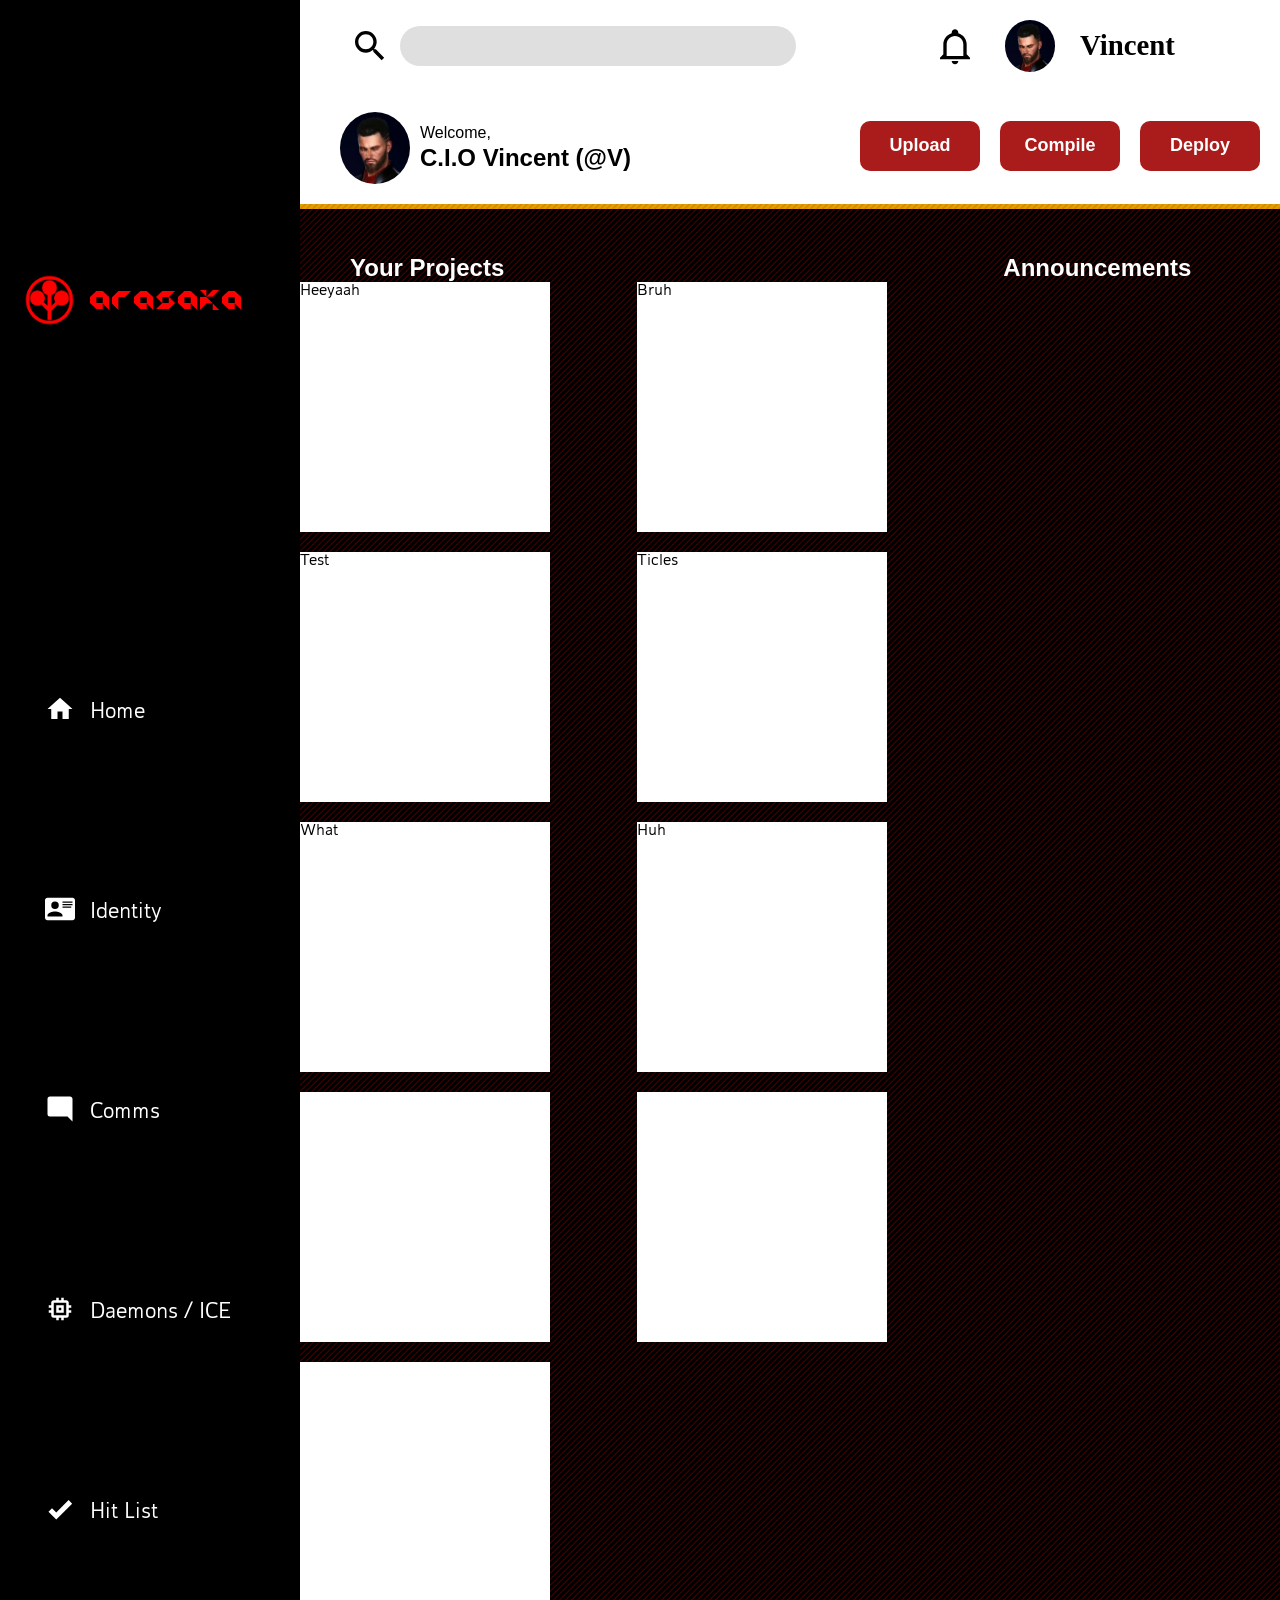
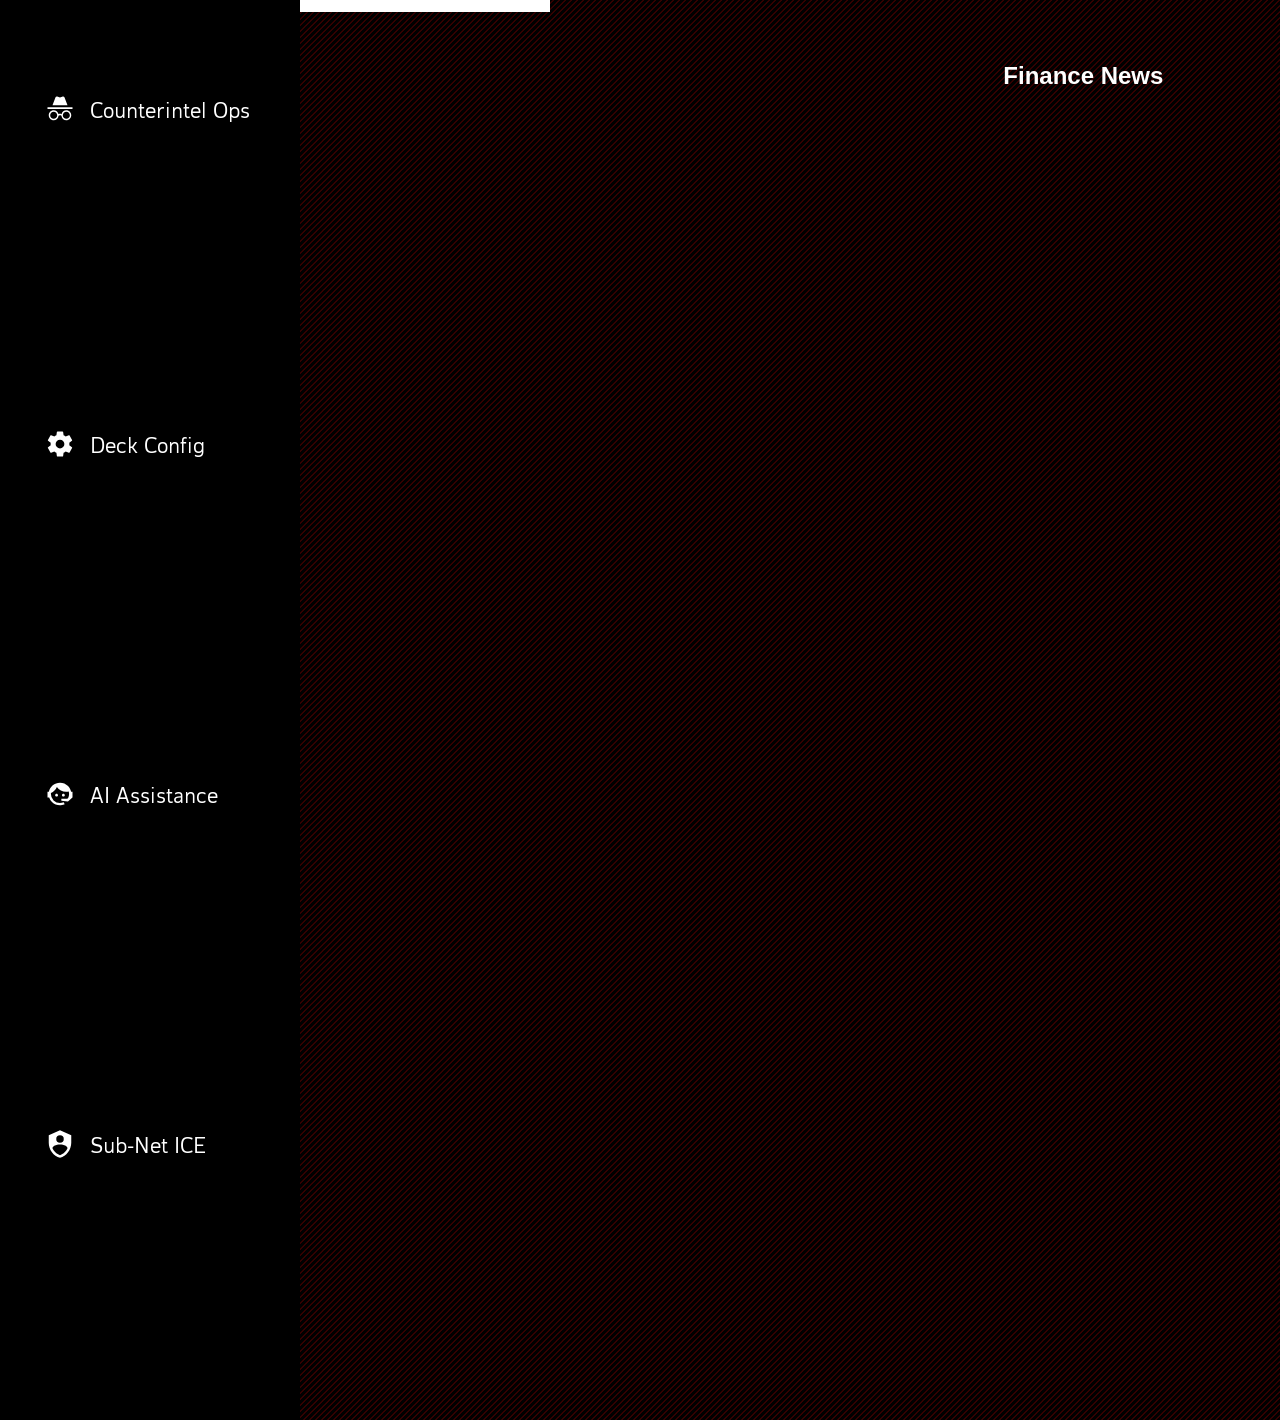
==== index.html @ d522a8ef "[+] Designed main content" ====
<!DOCTYPE html>
<html lang="en">
<head>
    <meta charset="UTF-8">
    <meta name="viewport" content="width=device-width, initial-scale=1.0">
    <title>Document</title>
    <link rel="stylesheet" href="styles.css">
</head>

    <body>

        <header>
            <div class="search">
                <svg xmlns="http://www.w3.org/2000/svg" viewBox="0 0 24 24"><title>magnify</title><path d="M9.5,3A6.5,6.5 0 0,1 16,9.5C16,11.11 15.41,12.59 14.44,13.73L14.71,14H15.5L20.5,19L19,20.5L14,15.5V14.71L13.73,14.44C12.59,15.41 11.11,16 9.5,16A6.5,6.5 0 0,1 3,9.5A6.5,6.5 0 0,1 9.5,3M9.5,5C7,5 5,7 5,9.5C5,12 7,14 9.5,14C12,14 14,12 14,9.5C14,7 12,5 9.5,5Z" /></svg>
                <input type="search">
            </div>
            <div class="notif">
                <svg xmlns="http://www.w3.org/2000/svg" viewBox="0 0 24 24"><title>bell-outline</title><path d="M10 21H14C14 22.1 13.1 23 12 23S10 22.1 10 21M21 19V20H3V19L5 17V11C5 7.9 7 5.2 10 4.3V4C10 2.9 10.9 2 12 2S14 2.9 14 4V4.3C17 5.2 19 7.9 19 11V17L21 19M17 11C17 8.2 14.8 6 12 6S7 8.2 7 11V18H17V11Z" /></svg>
                <img src="images/Corp_MV_Guide.webp" alt="">
                <span>Vincent</span>
            </div>
            <div class="greet">
                <img src="images/Corp_MV_Guide.webp" alt="">
                <p>Welcome, <span>C.I.O Vincent (@V)</span></p>

                
                
            </div>
            <div class="head-buttons">
                <button>Upload</button>
                <button>Compile</button>
                <button>Deploy</button>
            </div>
            
           
        </header>

        <aside>
            <div class="logo"><img src="images/arasakaLogo.webp" alt=""><span>arasaka</span></div>
            <ul id="navlist1">
                <li>
                    <svg xmlns="http://www.w3.org/2000/svg" viewBox="0 0 24 24"><title>home</title><path fill="white" d="M10,20V14H14V20H19V12H22L12,3L2,12H5V20H10Z" /></svg>
                    <span>Home</span></li>
                <li>
                    <svg xmlns="http://www.w3.org/2000/svg" viewBox="0 0 24 24"><title>card-account-details</title><path fill=white d="M2,3H22C23.05,3 24,3.95 24,5V19C24,20.05 23.05,21 22,21H2C0.95,21 0,20.05 0,19V5C0,3.95 0.95,3 2,3M14,6V7H22V6H14M14,8V9H21.5L22,9V8H14M14,10V11H21V10H14M8,13.91C6,13.91 2,15 2,17V18H14V17C14,15 10,13.91 8,13.91M8,6A3,3 0 0,0 5,9A3,3 0 0,0 8,12A3,3 0 0,0 11,9A3,3 0 0,0 8,6Z" /></svg>
                    <span>Identity</span></li>
                <li>
                    <svg xmlns="http://www.w3.org/2000/svg" viewBox="0 0 24 24"><title>message-reply</title><path fill="white" d="M22,4C22,2.89 21.1,2 20,2H4A2,2 0 0,0 2,4V16A2,2 0 0,0 4,18H18L22,22V4Z" /></svg>
                    <span>Comms</span></li>
                <li>
                    <svg xmlns="http://www.w3.org/2000/svg" viewBox="0 0 24 24"><title>memory</title><path fill="white" d="M17,17H7V7H17M21,11V9H19V7C19,5.89 18.1,5 17,5H15V3H13V5H11V3H9V5H7C5.89,5 5,5.89 5,7V9H3V11H5V13H3V15H5V17A2,2 0 0,0 7,19H9V21H11V19H13V21H15V19H17A2,2 0 0,0 19,17V15H21V13H19V11M13,13H11V11H13M15,9H9V15H15V9Z" /></svg>
                    <span>Daemons / ICE</span></li>
                <li>
                    <svg xmlns="http://www.w3.org/2000/svg" viewBox="0 0 24 24"><title>check-bold</title><path fill="white" d="M9,20.42L2.79,14.21L5.62,11.38L9,14.77L18.88,4.88L21.71,7.71L9,20.42Z" /></svg>
                    <span>Hit List</span></li>
                <li>
                    <svg xmlns="http://www.w3.org/2000/svg" viewBox="0 0 24 24"><title>incognito</title><path fill="white" d="M17.06 13C15.2 13 13.64 14.33 13.24 16.1C12.29 15.69 11.42 15.8 10.76 16.09C10.35 14.31 8.79 13 6.94 13C4.77 13 3 14.79 3 17C3 19.21 4.77 21 6.94 21C9 21 10.68 19.38 10.84 17.32C11.18 17.08 12.07 16.63 13.16 17.34C13.34 19.39 15 21 17.06 21C19.23 21 21 19.21 21 17C21 14.79 19.23 13 17.06 13M6.94 19.86C5.38 19.86 4.13 18.58 4.13 17S5.39 14.14 6.94 14.14C8.5 14.14 9.75 15.42 9.75 17S8.5 19.86 6.94 19.86M17.06 19.86C15.5 19.86 14.25 18.58 14.25 17S15.5 14.14 17.06 14.14C18.62 14.14 19.88 15.42 19.88 17S18.61 19.86 17.06 19.86M22 10.5H2V12H22V10.5M15.53 2.63C15.31 2.14 14.75 1.88 14.22 2.05L12 2.79L9.77 2.05L9.72 2.04C9.19 1.89 8.63 2.17 8.43 2.68L6 9H18L15.56 2.68L15.53 2.63Z" /></svg>
                    <span>Counterintel Ops</span></li>
            </ul>
            <ul id="navlist2">
                <li>
                    <svg xmlns="http://www.w3.org/2000/svg" viewBox="0 0 24 24"><title>cog</title><path fill="white" d="M12,15.5A3.5,3.5 0 0,1 8.5,12A3.5,3.5 0 0,1 12,8.5A3.5,3.5 0 0,1 15.5,12A3.5,3.5 0 0,1 12,15.5M19.43,12.97C19.47,12.65 19.5,12.33 19.5,12C19.5,11.67 19.47,11.34 19.43,11L21.54,9.37C21.73,9.22 21.78,8.95 21.66,8.73L19.66,5.27C19.54,5.05 19.27,4.96 19.05,5.05L16.56,6.05C16.04,5.66 15.5,5.32 14.87,5.07L14.5,2.42C14.46,2.18 14.25,2 14,2H10C9.75,2 9.54,2.18 9.5,2.42L9.13,5.07C8.5,5.32 7.96,5.66 7.44,6.05L4.95,5.05C4.73,4.96 4.46,5.05 4.34,5.27L2.34,8.73C2.21,8.95 2.27,9.22 2.46,9.37L4.57,11C4.53,11.34 4.5,11.67 4.5,12C4.5,12.33 4.53,12.65 4.57,12.97L2.46,14.63C2.27,14.78 2.21,15.05 2.34,15.27L4.34,18.73C4.46,18.95 4.73,19.03 4.95,18.95L7.44,17.94C7.96,18.34 8.5,18.68 9.13,18.93L9.5,21.58C9.54,21.82 9.75,22 10,22H14C14.25,22 14.46,21.82 14.5,21.58L14.87,18.93C15.5,18.67 16.04,18.34 16.56,17.94L19.05,18.95C19.27,19.03 19.54,18.95 19.66,18.73L21.66,15.27C21.78,15.05 21.73,14.78 21.54,14.63L19.43,12.97Z" /></svg>
                    <span>Deck Config</span></li>
                <li>
                    <svg xmlns="http://www.w3.org/2000/svg" viewBox="0 0 24 24"><title>face-agent</title><path fill="white" d="M18.72,14.76C19.07,13.91 19.26,13 19.26,12C19.26,11.28 19.15,10.59 18.96,9.95C18.31,10.1 17.63,10.18 16.92,10.18C13.86,10.18 11.15,8.67 9.5,6.34C8.61,8.5 6.91,10.26 4.77,11.22C4.73,11.47 4.73,11.74 4.73,12A7.27,7.27 0 0,0 12,19.27C13.05,19.27 14.06,19.04 14.97,18.63C15.54,19.72 15.8,20.26 15.78,20.26C14.14,20.81 12.87,21.08 12,21.08C9.58,21.08 7.27,20.13 5.57,18.42C4.53,17.38 3.76,16.11 3.33,14.73H2V10.18H3.09C3.93,6.04 7.6,2.92 12,2.92C14.4,2.92 16.71,3.87 18.42,5.58C19.69,6.84 20.54,8.45 20.89,10.18H22V14.67H22V14.69L22,14.73H21.94L18.38,18L13.08,17.4V15.73H17.91L18.72,14.76M9.27,11.77C9.57,11.77 9.86,11.89 10.07,12.11C10.28,12.32 10.4,12.61 10.4,12.91C10.4,13.21 10.28,13.5 10.07,13.71C9.86,13.92 9.57,14.04 9.27,14.04C8.64,14.04 8.13,13.54 8.13,12.91C8.13,12.28 8.64,11.77 9.27,11.77M14.72,11.77C15.35,11.77 15.85,12.28 15.85,12.91C15.85,13.54 15.35,14.04 14.72,14.04C14.09,14.04 13.58,13.54 13.58,12.91A1.14,1.14 0 0,1 14.72,11.77Z" /></svg>
                    <span>AI Assistance</span></li>
                <li>
                    <svg xmlns="http://www.w3.org/2000/svg" viewBox="0 0 24 24"><title>shield-account</title><path fill="white" d="M12,1L3,5V11C3,16.55 6.84,21.74 12,23C17.16,21.74 21,16.55 21,11V5L12,1M12,5A3,3 0 0,1 15,8A3,3 0 0,1 12,11A3,3 0 0,1 9,8A3,3 0 0,1 12,5M17.13,17C15.92,18.85 14.11,20.24 12,20.92C9.89,20.24 8.08,18.85 6.87,17C6.53,16.5 6.24,16 6,15.47C6,13.82 8.71,12.47 12,12.47C15.29,12.47 18,13.79 18,15.47C17.76,16 17.47,16.5 17.13,17Z" /></svg>
                    <span>Sub-Net ICE</span></li>
            </ul>
        </aside>

        <main>
            <div project-cont>
                <h1>Your Projects</h1>
                <div class="projects">
                    
                    <div class="cards">Heeyaah</div>
                    <div class="cards">Bruh</div>
                    <div class="cards">Test</div>
                    <div class="cards">Ticles</div>
                    <div class="cards">What</div>
                    <div class="cards">Huh</div>
                    <div class="cards"></div>
                    <div class="cards"></div>
                    <div class="cards"></div>

                </div>
            </div>

            <div class="announcement-cont">
                <div class="announcements">
                    <h1>Announcements</h1>
                </div>
            </div>

            <div class="finance-news-cont">
                <div class="finance-news">
                    <h1>Finance News</h1>
                </div>
            </div>
        </main>

    

    </body>

</html>
---- styles.css ----
*, *:before, *:after {
    /* border: 1px solid rgb(131, 131, 240); */
    margin: 0;
}

html {
    box-sizing: border-box;
    font-size: 16px;

    background-color: #000000;
}

html, body {
    height: 100%;
}

body {
    font-family: 'Corp Trial';
}

body, h1, h2, h3, h4, h5, h6, p, ol, ul {
    margin: 0;
    padding: 0;
    font-weight: normal;
}

ol, ul {
     list-style: none;
}

img {
    max-width: 100%;
    height: auto;
}

@font-face {
    font-family: 'cedge1';
    src: url('fonts/cedge1.woff2') format('woff2'),
        url('fonts/cedge1.woff') format('woff');
    font-weight: normal;
    font-style: normal;
    font-display: swap;
}

@font-face {
    font-family: 'Corp Trial';
    src: url('fonts/CorpTrial-Regular.woff2') format('woff2'),
        url('fonts/CorpTrial-Regular.woff') format('woff');
    font-weight: normal;
    font-style: normal;
    font-display: swap;
}

@font-face {
    font-family: 'Corp Trial Med';
    src: url('CorpTrial-Medium.woff2') format('woff2'),
        url('CorpTrial-Medium.woff') format('woff');
    font-weight: 500;
    font-style: normal;
    font-display: swap;
}

@font-face {
    font-family: 'Corp Trial';
    src: url('CorpTrial-Light.woff2') format('woff2'),
        url('CorpTrial-Light.woff') format('woff');
    font-weight: 300;
    font-style: normal;
    font-display: swap;
}

@font-face {
    font-family: 'Corp Trial';
    src: url('CorpTrial-Bold.woff2') format('woff2'),
        url('CorpTrial-Bold.woff') format('woff');
    font-weight: bold;
    font-style: normal;
    font-display: swap;
}


body {
    display: grid;
    grid-template-columns: 300px 1fr;
    grid-template-rows: 1fr 4fr;
}

aside {
    grid-row: 1 / 3;

    display: grid;
    grid-template-columns: 1fr;
    grid-template-rows: 1fr 2fr 2fr;
    gap: 10px;

}

main {
    grid-row: 2 / 3;
    background-image: url("data:image/svg+xml,%3Csvg width='6' height='6' viewBox='0 0 6 6' xmlns='http://www.w3.org/2000/svg'%3E%3Cg fill='%23ff0000' fill-opacity='0.4' fill-rule='evenodd'%3E%3Cpath d='M5 0h1L0 6V5zM6 5v1H5z'/%3E%3C/g%3E%3C/svg%3E");

}

.logo {
    font-family: 'cedge1';
  

    display: grid;
    grid-template-columns: 30% 70%;
    align-content: center;
    justify-content: flex-start;
}

.logo > img {
    width: clamp(50px, 4vw, 3.5rem); 
    height: auto;
    justify-self: right;
    margin-right: 15px;

}

.logo > span {
    font-size: clamp(50px, 4vw, 3.5rem); 
    align-self: center;
  
    color: red;
} 



#navlist1,
#navlist2 {
    font-size: 1.4rem;
    color: white;

    display: grid;
}

#navlist2 {
    margin-top: 50px;
    margin-bottom: 100px;
}

li {
    display: grid;

    grid-template-columns: 30% 70%;
    align-content: center;
    justify-content: flex-start;
   

    
}

li > span {
    margin-top: 5px;
}

li > svg {
    width: clamp(30px, 4vw, 30px);
    height: auto;
    justify-self: right;
    margin-right: 15px;
}

svg {
    width: 30px;
    height: auto;

}


span {
    align-items: center;
}

span:hover, svg {
    cursor: pointer;
    color: red;
}

header {
    background-color: white;
    box-shadow: 0 5px #dba101;

    display: grid;
    grid-template-columns: 10fr 1fr;
    grid-template-rows: 1fr 1fr;
    padding-bottom: 20px;

} .search,
.notif,
.greet,
.head-buttons {

    display: grid;


} .search input[type='search'] {
    -webkit-appearance: none;
    border: none;
    background-color: rgb(223, 223, 223);
    border-radius: 9999px;
    height: 40px;
    width: 100%;
    padding-left: 2%;
    font-size: 1.2rem;
    

} .search > svg,
.notif > svg {
    height: auto;
    width: 40px;
    margin-right: 5px;
} 

.notif > svg {
    justify-self: right;
}

/* Hides 'x' */
input[type="search"]::-webkit-search-decoration,
input[type="search"]::-webkit-search-cancel-button,
input[type="search"]::-webkit-search-results-button,
input[type="search"]::-webkit-search-results-decoration {
  -webkit-appearance: none;
  display: none;
}

.search {
    display: grid;
    grid-template-columns: 50px minmax(90%, auto);
    justify-items: flex-start;
    align-items: center;
    margin-left: 50px;
}

.notif {
    justify-content: right;
   

    grid-template-columns: 1fr 100px 1fr;
    align-items: center;
    justify-content: right;
    /* margin-left: 50px; */
    margin-right: 10px;
}


.notif > img,
.greet > img {
    border-radius: 50%;
    height: auto;
    width: 50px;
    justify-self: center;
}

.greet > img {
    width: 70px;

    justify-self: right;
    margin-right: 10px;
}


.notif > span {
    font-weight: bold;
    font-size: 1.8rem;
    

}

.greet {
    font-family: Arial, Helvetica, sans-serif;
    display: grid;
    grid-template-columns: 100px minmax(90%, auto) ;
    justify-items: flex-start;
    align-items: center;
    margin-left: 20px;
    margin-top: 20px;
}


.greet > p {

    display: grid;
    
    grid-template-rows: 20px 1fr;
    
}


p > span {
    font-size: 1.5rem;
    font-weight: 900;
}

.head-buttons {
    grid-template-columns: repeat(3, 1fr);

    align-items: center;
    justify-items: center;
    margin-top: 16px;
    /* margin-right: 190px; */
    margin-left: 70px;
    gap: 20px;
}

button {
    height: 50px;
    width: 120px;
    appearance: none;
    border-radius: 10px;
    font-size: large;
    background-color: rgb(170, 27, 27);
    color: white;
    border: none;
    font-weight: bolder;
    transition: background-color 0.1s ease-in-out, transform 0.1s ease-out;

}

button:nth-child(3){
    margin-right: 20px;
}

button:hover {
    cursor: pointer;
    color: white;
    background-image: url("data:image/svg+xml,%3Csvg width='6' height='6' viewBox='0 0 6 6' xmlns='http://www.w3.org/2000/svg'%3E%3Cg fill='%23ff0000' fill-opacity='0.4' fill-rule='evenodd'%3E%3Cpath d='M5 0h1L0 6V5zM6 5v1H5z'/%3E%3C/g%3E%3C/svg%3E");
    background-color: #dba101;

}

main {
    display: grid;
    grid-template-columns: 2fr 1fr;
    grid-template-rows: 1fr 1fr;
}

.project-cont {
    grid-row: 1 / 3;
}

.projects {
    display: grid;
    gap: 20px;
    grid-template-columns: repeat(auto-fit, minmax(250px, 1fr));

}

h1 {
    color: white;
    font-family: Arial, Helvetica, sans-serif;
    font-weight: bolder;
    font-size: 1.5rem;
    margin-top: 50px;
    margin-left: 50px;
}

.cards {
    
    height: 250px;
    width: 250px;
    background-color: white;
}


.finance-news-cont {
    grid-column: 2 / 3;
}
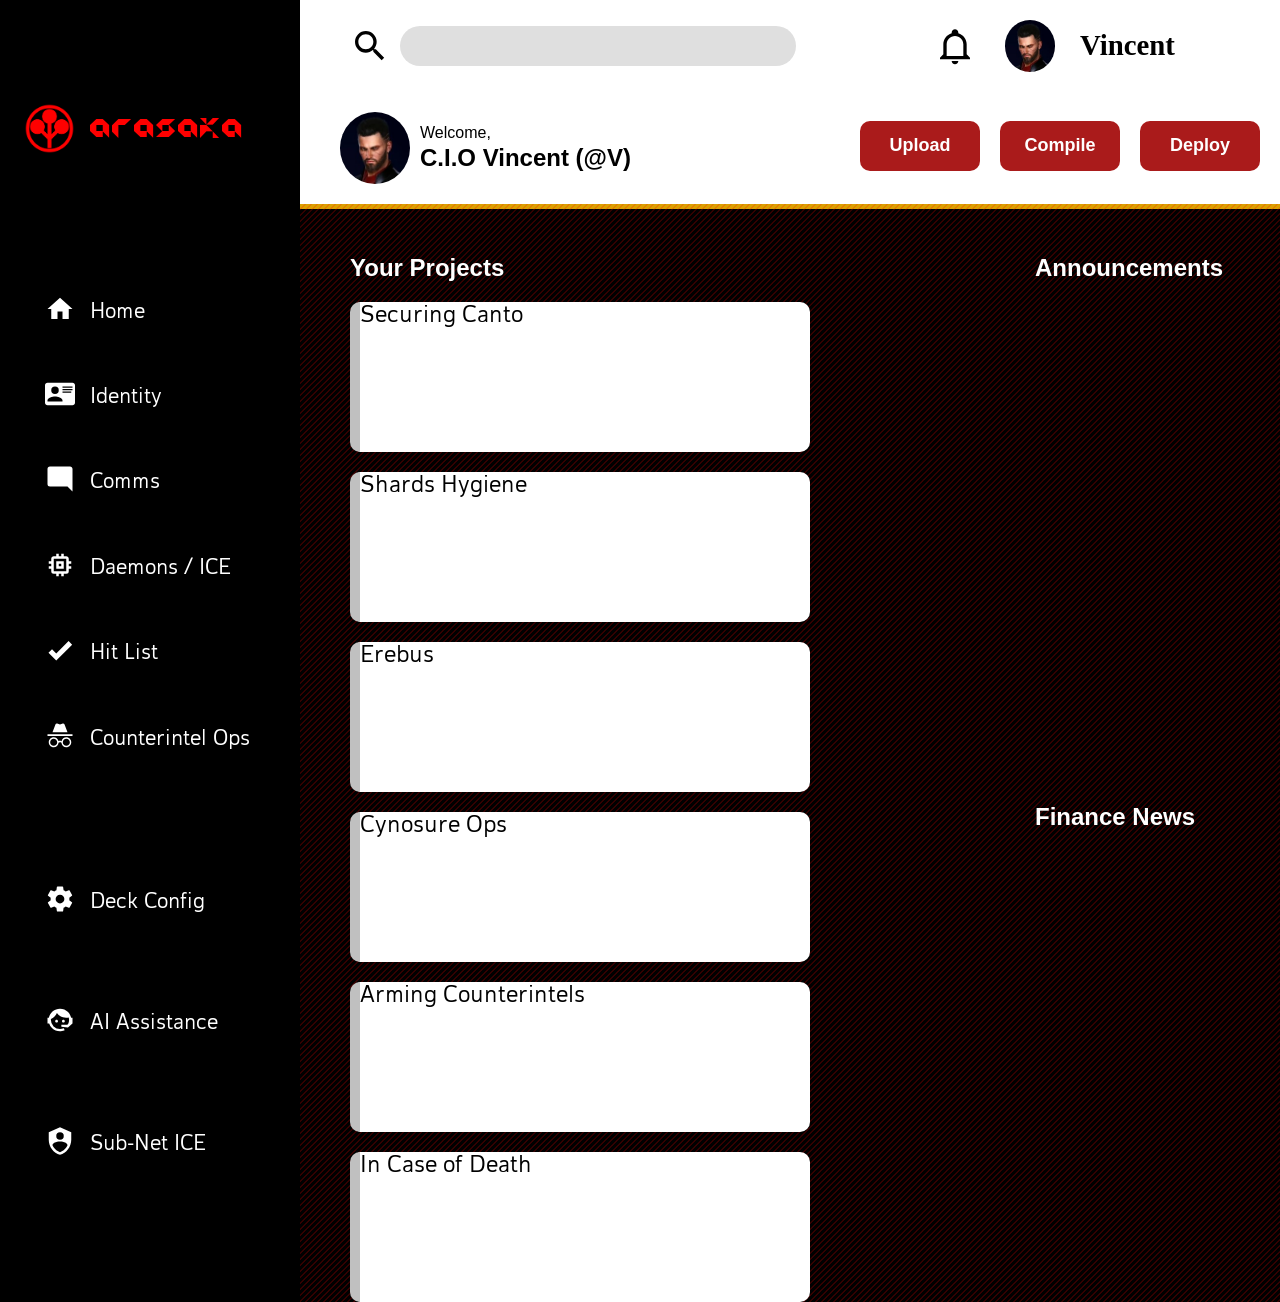
==== commit b3ed57ac: "[+] Added cards design and repositioned grids" ====
--- a/index.html
+++ b/index.html
@@ -71,34 +71,44 @@
         </aside>
 
         <main>
-            <div project-cont>
+            <div class="project-cont">
                 <h1>Your Projects</h1>
                 <div class="projects">
                     
-                    <div class="cards">Heeyaah</div>
-                    <div class="cards">Bruh</div>
-                    <div class="cards">Test</div>
-                    <div class="cards">Ticles</div>
-                    <div class="cards">What</div>
-                    <div class="cards">Huh</div>
-                    <div class="cards"></div>
-                    <div class="cards"></div>
-                    <div class="cards"></div>
+                    <div class="cards">
+                        <h2>Securing Canto</h2>
+                    </div>
+                    <div class="cards">
+                        <h2>Shards Hygiene</h2>
+                    </div>
+                    <div class="cards">
+                        <h2>Erebus</h2>
+                    </div>
+                    <div class="cards">
+                        <h2>Cynosure Ops</h2>
+                    </div>
+                    <div class="cards">
+                        <h2>Arming Counterintels</h2>
+                    </div>
+                    <div class="cards">
+                        <h2>In Case of Death</h2>
+                    </div>
+    
 
                 </div>
             </div>
 
-            <div class="announcement-cont">
+            <div class="main-rightside">
                 <div class="announcements">
                     <h1>Announcements</h1>
                 </div>
-            </div>
 
-            <div class="finance-news-cont">
                 <div class="finance-news">
                     <h1>Finance News</h1>
                 </div>
             </div>
+
+            
         </main>
 
     
--- a/styles.css
+++ b/styles.css
@@ -334,19 +334,20 @@
 
 main {
     display: grid;
-    grid-template-columns: 2fr 1fr;
-    grid-template-rows: 1fr 1fr;
+    grid-template-columns: 3fr 1fr;
+    grid-template-rows: 1fr;
 }
 
 .project-cont {
     grid-row: 1 / 3;
+    margin-left: 50px;
 }
 
 .projects {
     display: grid;
     gap: 20px;
-    grid-template-columns: repeat(auto-fit, minmax(250px, 1fr));
-
+    grid-template-columns: repeat(auto-fit, minmax(450px, 1fr));
+    
 }
 
 h1 {
@@ -355,17 +356,22 @@
     font-weight: bolder;
     font-size: 1.5rem;
     margin-top: 50px;
-    margin-left: 50px;
+    margin-bottom: 20px;
+    
 }
 
 .cards {
     
-    height: 250px;
-    width: 250px;
+    height: 150px;
+    width: 450px;
     background-color: white;
-}
-
-
-.finance-news-cont {
-    grid-column: 2 / 3;
-}
+    border-radius: 10px;
+    border-left: 10px solid silver;
+
+}
+
+.main-rightside {
+    display: grid;
+    grid-template-rows: 1fr 1fr;
+}
+
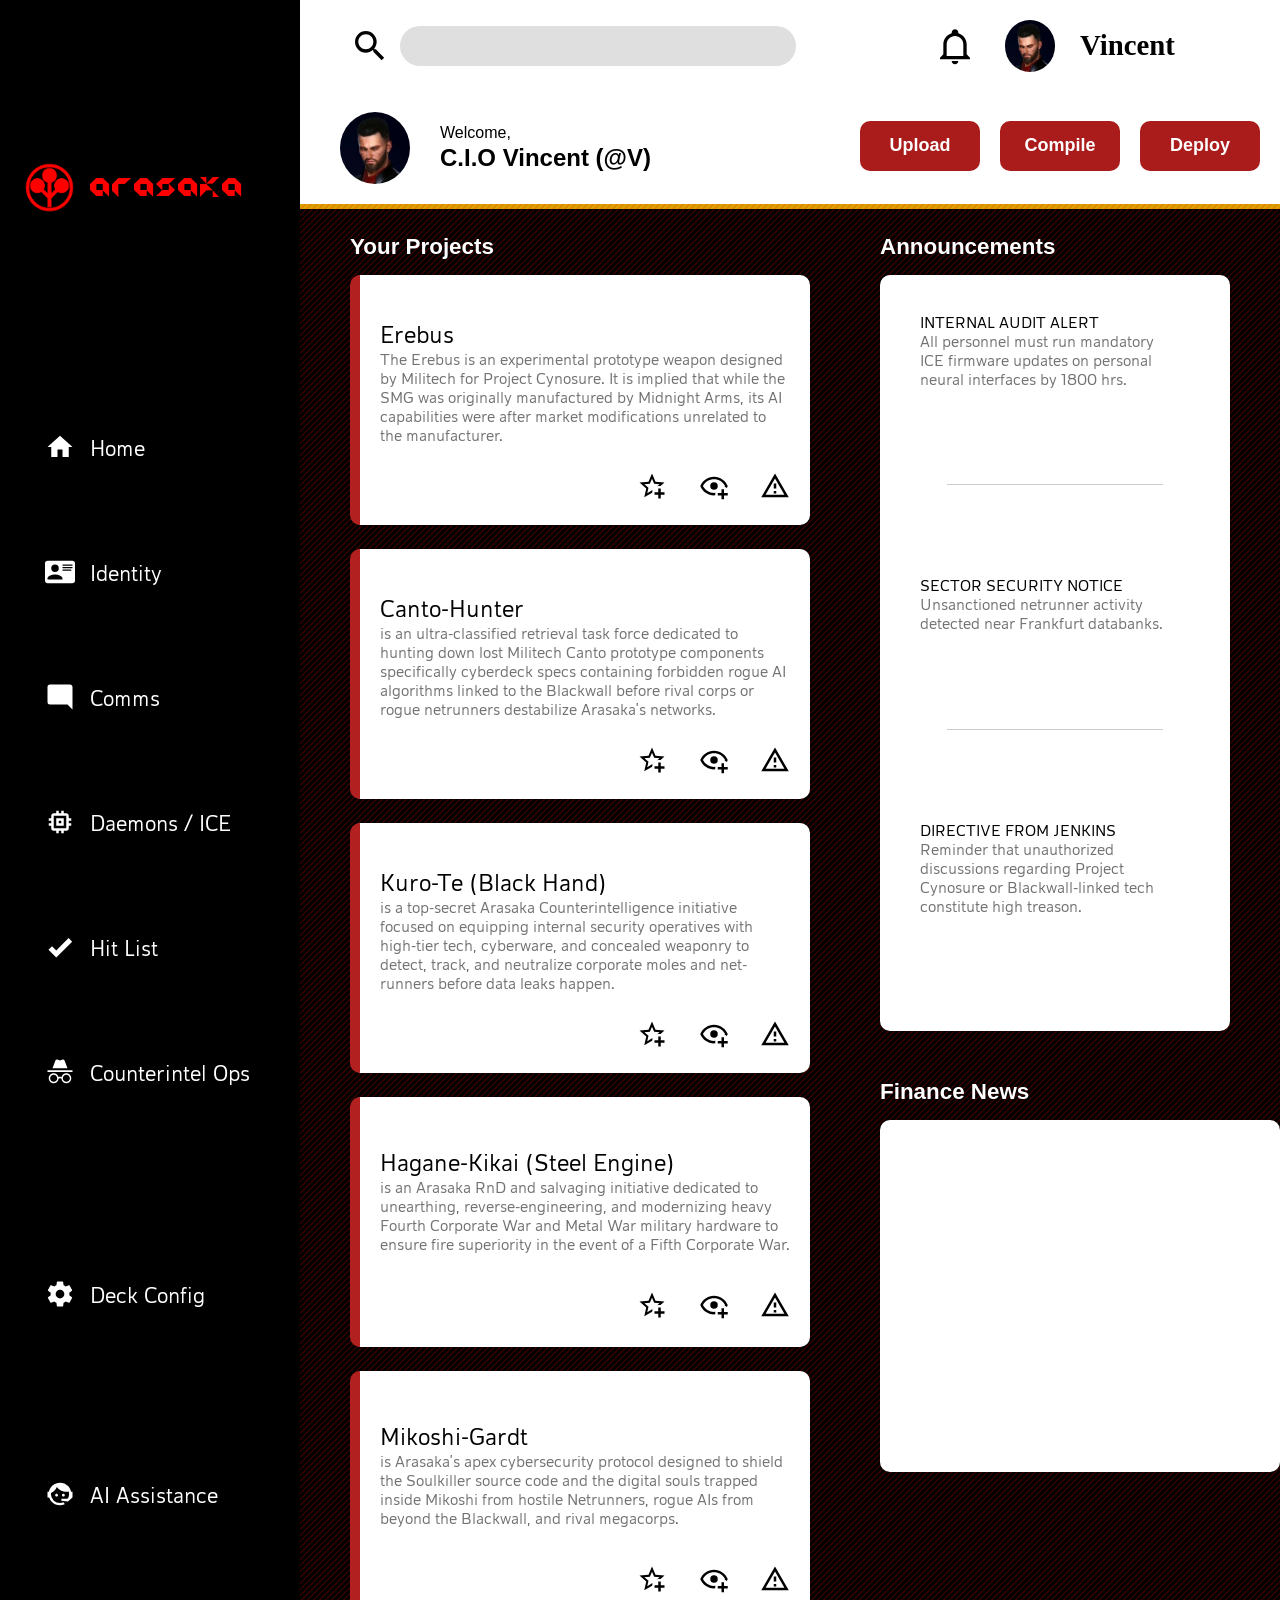
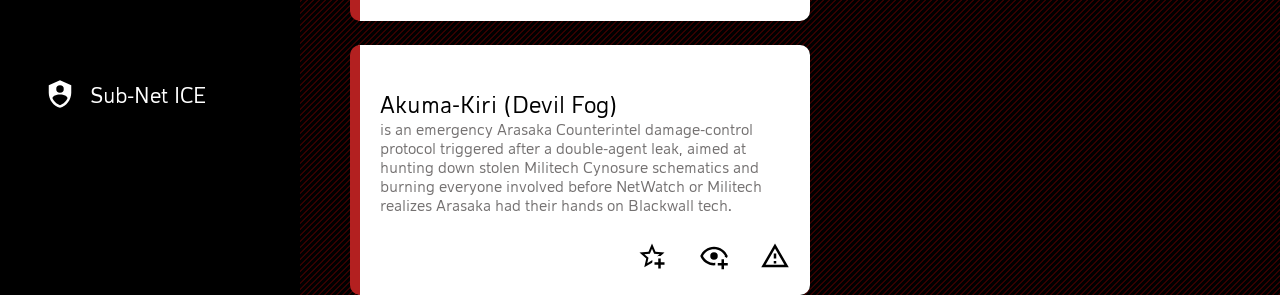
==== commit 48f21268: "[+] This commit was a work progress of in my laptop." ====
--- a/index.html
+++ b/index.html
@@ -71,40 +71,102 @@
         </aside>
 
         <main>
-            <div class="project-cont">
+            <div class="projects-cont">
                 <h1>Your Projects</h1>
-                <div class="projects">
-                    
-                    <div class="cards">
-                        <h2>Securing Canto</h2>
-                    </div>
-                    <div class="cards">
-                        <h2>Shards Hygiene</h2>
-                    </div>
-                    <div class="cards">
-                        <h2>Erebus</h2>
-                    </div>
-                    <div class="cards">
-                        <h2>Cynosure Ops</h2>
-                    </div>
-                    <div class="cards">
-                        <h2>Arming Counterintels</h2>
-                    </div>
-                    <div class="cards">
-                        <h2>In Case of Death</h2>
-                    </div>
-    
+                    <div class="projects">
+                        <div class="cards">
+                            <h2>Erebus</h2>
+                            <p>The Erebus is an experimental prototype weapon designed by Militech for Project Cynosure. It is implied that while the SMG was originally manufactured by Midnight Arms, its AI capabilities were after market modifications unrelated to the manufacturer.</p>                            
+                            <div class="cards-icon">
+                                <svg xmlns="http://www.w3.org/2000/svg" viewBox="0 0 24 24"><title>star-plus-outline</title><path d="M5.8 21L7.4 14L2 9.2L9.2 8.6L12 2L14.8 8.6L22 9.2L18.8 12H18C17.3 12 16.6 12.1 15.9 12.4L18.1 10.5L13.7 10.1L12 6.1L10.3 10.1L5.9 10.5L9.2 13.4L8.2 17.7L12 15.4L12.5 15.7C12.3 16.2 12.1 16.8 12.1 17.3L5.8 21M17 14V17H14V19H17V22H19V19H22V17H19V14H17Z" /></svg>
+                                <svg xmlns="http://www.w3.org/2000/svg" viewBox="0 0 24 24"><title>eye-plus-outline</title><path d="M12,4.5C7,4.5 2.73,7.61 1,12C2.73,16.39 7,19.5 12,19.5C12.36,19.5 12.72,19.5 13.08,19.45C13.03,19.13 13,18.82 13,18.5C13,18.14 13.04,17.78 13.1,17.42C12.74,17.46 12.37,17.5 12,17.5C8.24,17.5 4.83,15.36 3.18,12C4.83,8.64 8.24,6.5 12,6.5C15.76,6.5 19.17,8.64 20.82,12C20.7,12.24 20.56,12.45 20.43,12.68C21.09,12.84 21.72,13.11 22.29,13.5C22.56,13 22.8,12.5 23,12C21.27,7.61 17,4.5 12,4.5M12,9A3,3 0 0,0 9,12A3,3 0 0,0 12,15A3,3 0 0,0 15,12A3,3 0 0,0 12,9M18,14.5V17.5H15V19.5H18V22.5H20V19.5H23V17.5H20V14.5H18Z" /></svg>
+                                <svg xmlns="http://www.w3.org/2000/svg" viewBox="0 0 24 24"><title>alert-outline</title><path d="M12,2L1,21H23M12,6L19.53,19H4.47M11,10V14H13V10M11,16V18H13V16" /></svg>
+                            </div>
+                        </div>
+                        <div class="cards">
+                            <h2>Canto-Hunter</h2>
+                            <p>is an ultra-classified retrieval task force dedicated to hunting down lost Militech Canto prototype components specifically cyberdeck specs containing forbidden rogue AI algorithms linked to the Blackwall before rival corps or rogue netrunners destabilize Arasaka's networks.</p>
+                            <div class="cards-icon">
+                                <svg xmlns="http://www.w3.org/2000/svg" viewBox="0 0 24 24"><title>star-plus-outline</title><path d="M5.8 21L7.4 14L2 9.2L9.2 8.6L12 2L14.8 8.6L22 9.2L18.8 12H18C17.3 12 16.6 12.1 15.9 12.4L18.1 10.5L13.7 10.1L12 6.1L10.3 10.1L5.9 10.5L9.2 13.4L8.2 17.7L12 15.4L12.5 15.7C12.3 16.2 12.1 16.8 12.1 17.3L5.8 21M17 14V17H14V19H17V22H19V19H22V17H19V14H17Z" /></svg>
+                                <svg xmlns="http://www.w3.org/2000/svg" viewBox="0 0 24 24"><title>eye-plus-outline</title><path d="M12,4.5C7,4.5 2.73,7.61 1,12C2.73,16.39 7,19.5 12,19.5C12.36,19.5 12.72,19.5 13.08,19.45C13.03,19.13 13,18.82 13,18.5C13,18.14 13.04,17.78 13.1,17.42C12.74,17.46 12.37,17.5 12,17.5C8.24,17.5 4.83,15.36 3.18,12C4.83,8.64 8.24,6.5 12,6.5C15.76,6.5 19.17,8.64 20.82,12C20.7,12.24 20.56,12.45 20.43,12.68C21.09,12.84 21.72,13.11 22.29,13.5C22.56,13 22.8,12.5 23,12C21.27,7.61 17,4.5 12,4.5M12,9A3,3 0 0,0 9,12A3,3 0 0,0 12,15A3,3 0 0,0 15,12A3,3 0 0,0 12,9M18,14.5V17.5H15V19.5H18V22.5H20V19.5H23V17.5H20V14.5H18Z" /></svg>
+                                <svg xmlns="http://www.w3.org/2000/svg" viewBox="0 0 24 24"><title>alert-outline</title><path d="M12,2L1,21H23M12,6L19.53,19H4.47M11,10V14H13V10M11,16V18H13V16" /></svg>
+                            </div>
 
+                        </div>
+                        <div class="cards">
+                            <h2>Kuro-Te (Black Hand)</h2>
+                            <p>is a top-secret Arasaka Counterintelligence initiative focused on equipping internal security operatives with high-tier tech, cyberware, and concealed weaponry to detect, track, and neutralize corporate moles and net-runners before data leaks happen.</p>
+                            <div class="cards-icon">
+                                <svg xmlns="http://www.w3.org/2000/svg" viewBox="0 0 24 24"><title>star-plus-outline</title><path d="M5.8 21L7.4 14L2 9.2L9.2 8.6L12 2L14.8 8.6L22 9.2L18.8 12H18C17.3 12 16.6 12.1 15.9 12.4L18.1 10.5L13.7 10.1L12 6.1L10.3 10.1L5.9 10.5L9.2 13.4L8.2 17.7L12 15.4L12.5 15.7C12.3 16.2 12.1 16.8 12.1 17.3L5.8 21M17 14V17H14V19H17V22H19V19H22V17H19V14H17Z" /></svg>
+                                <svg xmlns="http://www.w3.org/2000/svg" viewBox="0 0 24 24"><title>eye-plus-outline</title><path d="M12,4.5C7,4.5 2.73,7.61 1,12C2.73,16.39 7,19.5 12,19.5C12.36,19.5 12.72,19.5 13.08,19.45C13.03,19.13 13,18.82 13,18.5C13,18.14 13.04,17.78 13.1,17.42C12.74,17.46 12.37,17.5 12,17.5C8.24,17.5 4.83,15.36 3.18,12C4.83,8.64 8.24,6.5 12,6.5C15.76,6.5 19.17,8.64 20.82,12C20.7,12.24 20.56,12.45 20.43,12.68C21.09,12.84 21.72,13.11 22.29,13.5C22.56,13 22.8,12.5 23,12C21.27,7.61 17,4.5 12,4.5M12,9A3,3 0 0,0 9,12A3,3 0 0,0 12,15A3,3 0 0,0 15,12A3,3 0 0,0 12,9M18,14.5V17.5H15V19.5H18V22.5H20V19.5H23V17.5H20V14.5H18Z" /></svg>
+                                <svg xmlns="http://www.w3.org/2000/svg" viewBox="0 0 24 24"><title>alert-outline</title><path d="M12,2L1,21H23M12,6L19.53,19H4.47M11,10V14H13V10M11,16V18H13V16" /></svg>
+                            </div>
+                        </div>
+                        <div class="cards">
+                            <h2>Hagane-Kikai (Steel Engine)</h2>
+                            <p>is an Arasaka RnD and salvaging initiative dedicated to unearthing, reverse-engineering, and modernizing heavy Fourth Corporate War and Metal War military hardware to ensure fire superiority in the event of a Fifth Corporate War.</p>
+                            <div class="cards-icon">
+                                <svg xmlns="http://www.w3.org/2000/svg" viewBox="0 0 24 24"><title>star-plus-outline</title><path d="M5.8 21L7.4 14L2 9.2L9.2 8.6L12 2L14.8 8.6L22 9.2L18.8 12H18C17.3 12 16.6 12.1 15.9 12.4L18.1 10.5L13.7 10.1L12 6.1L10.3 10.1L5.9 10.5L9.2 13.4L8.2 17.7L12 15.4L12.5 15.7C12.3 16.2 12.1 16.8 12.1 17.3L5.8 21M17 14V17H14V19H17V22H19V19H22V17H19V14H17Z" /></svg>
+                                <svg xmlns="http://www.w3.org/2000/svg" viewBox="0 0 24 24"><title>eye-plus-outline</title><path d="M12,4.5C7,4.5 2.73,7.61 1,12C2.73,16.39 7,19.5 12,19.5C12.36,19.5 12.72,19.5 13.08,19.45C13.03,19.13 13,18.82 13,18.5C13,18.14 13.04,17.78 13.1,17.42C12.74,17.46 12.37,17.5 12,17.5C8.24,17.5 4.83,15.36 3.18,12C4.83,8.64 8.24,6.5 12,6.5C15.76,6.5 19.17,8.64 20.82,12C20.7,12.24 20.56,12.45 20.43,12.68C21.09,12.84 21.72,13.11 22.29,13.5C22.56,13 22.8,12.5 23,12C21.27,7.61 17,4.5 12,4.5M12,9A3,3 0 0,0 9,12A3,3 0 0,0 12,15A3,3 0 0,0 15,12A3,3 0 0,0 12,9M18,14.5V17.5H15V19.5H18V22.5H20V19.5H23V17.5H20V14.5H18Z" /></svg>
+                                <svg xmlns="http://www.w3.org/2000/svg" viewBox="0 0 24 24"><title>alert-outline</title><path d="M12,2L1,21H23M12,6L19.53,19H4.47M11,10V14H13V10M11,16V18H13V16" /></svg>
+                            </div>
+
+                        </div>
+                        <div class="cards">
+                            <h2>Mikoshi-Gardt</h2>
+                            <p>is Arasaka's apex cybersecurity protocol designed to shield the Soulkiller source code and the digital souls trapped inside Mikoshi from hostile Netrunners, rogue AIs from beyond the Blackwall, and rival megacorps.</p>
+                            <div class="cards-icon">
+                                <svg xmlns="http://www.w3.org/2000/svg" viewBox="0 0 24 24"><title>star-plus-outline</title><path d="M5.8 21L7.4 14L2 9.2L9.2 8.6L12 2L14.8 8.6L22 9.2L18.8 12H18C17.3 12 16.6 12.1 15.9 12.4L18.1 10.5L13.7 10.1L12 6.1L10.3 10.1L5.9 10.5L9.2 13.4L8.2 17.7L12 15.4L12.5 15.7C12.3 16.2 12.1 16.8 12.1 17.3L5.8 21M17 14V17H14V19H17V22H19V19H22V17H19V14H17Z" /></svg>
+                                <svg xmlns="http://www.w3.org/2000/svg" viewBox="0 0 24 24"><title>eye-plus-outline</title><path d="M12,4.5C7,4.5 2.73,7.61 1,12C2.73,16.39 7,19.5 12,19.5C12.36,19.5 12.72,19.5 13.08,19.45C13.03,19.13 13,18.82 13,18.5C13,18.14 13.04,17.78 13.1,17.42C12.74,17.46 12.37,17.5 12,17.5C8.24,17.5 4.83,15.36 3.18,12C4.83,8.64 8.24,6.5 12,6.5C15.76,6.5 19.17,8.64 20.82,12C20.7,12.24 20.56,12.45 20.43,12.68C21.09,12.84 21.72,13.11 22.29,13.5C22.56,13 22.8,12.5 23,12C21.27,7.61 17,4.5 12,4.5M12,9A3,3 0 0,0 9,12A3,3 0 0,0 12,15A3,3 0 0,0 15,12A3,3 0 0,0 12,9M18,14.5V17.5H15V19.5H18V22.5H20V19.5H23V17.5H20V14.5H18Z" /></svg>
+                                <svg xmlns="http://www.w3.org/2000/svg" viewBox="0 0 24 24"><title>alert-outline</title><path d="M12,2L1,21H23M12,6L19.53,19H4.47M11,10V14H13V10M11,16V18H13V16" /></svg>
+                            </div>
+
+                        </div>
+                        <div class="cards">
+                            <h2>Akuma-Kiri (Devil Fog)</h2>
+                            <p>is an emergency Arasaka Counterintel damage-control protocol triggered after a double-agent leak, aimed at hunting down stolen Militech Cynosure schematics and burning everyone involved before NetWatch or Militech realizes Arasaka had their hands on Blackwall tech.</p>
+                            <div class="cards-icon">
+                                <svg xmlns="http://www.w3.org/2000/svg" viewBox="0 0 24 24"><title>star-plus-outline</title><path d="M5.8 21L7.4 14L2 9.2L9.2 8.6L12 2L14.8 8.6L22 9.2L18.8 12H18C17.3 12 16.6 12.1 15.9 12.4L18.1 10.5L13.7 10.1L12 6.1L10.3 10.1L5.9 10.5L9.2 13.4L8.2 17.7L12 15.4L12.5 15.7C12.3 16.2 12.1 16.8 12.1 17.3L5.8 21M17 14V17H14V19H17V22H19V19H22V17H19V14H17Z" /></svg>
+                                <svg xmlns="http://www.w3.org/2000/svg" viewBox="0 0 24 24"><title>eye-plus-outline</title><path d="M12,4.5C7,4.5 2.73,7.61 1,12C2.73,16.39 7,19.5 12,19.5C12.36,19.5 12.72,19.5 13.08,19.45C13.03,19.13 13,18.82 13,18.5C13,18.14 13.04,17.78 13.1,17.42C12.74,17.46 12.37,17.5 12,17.5C8.24,17.5 4.83,15.36 3.18,12C4.83,8.64 8.24,6.5 12,6.5C15.76,6.5 19.17,8.64 20.82,12C20.7,12.24 20.56,12.45 20.43,12.68C21.09,12.84 21.72,13.11 22.29,13.5C22.56,13 22.8,12.5 23,12C21.27,7.61 17,4.5 12,4.5M12,9A3,3 0 0,0 9,12A3,3 0 0,0 12,15A3,3 0 0,0 15,12A3,3 0 0,0 12,9M18,14.5V17.5H15V19.5H18V22.5H20V19.5H23V17.5H20V14.5H18Z" /></svg>
+                                <svg xmlns="http://www.w3.org/2000/svg" viewBox="0 0 24 24"><title>alert-outline</title><path d="M12,2L1,21H23M12,6L19.53,19H4.47M11,10V14H13V10M11,16V18H13V16" /></svg>
+                            </div>
+
+                        </div>
+                        <!-- <div class="cards">Cynosure Ops</div> -->
                 </div>
             </div>
 
-            <div class="main-rightside">
-                <div class="announcements">
+            <div class="right-side">
+                
+                <div class="announce-section">
                     <h1>Announcements</h1>
+                    <div class="announce-box">
+                        <div class="announce-item"> INTERNAL AUDIT ALERT
+                            <p>
+                            All personnel must run mandatory ICE firmware updates on personal neural interfaces by 1800 hrs.
+                            </p>
+                        </div>
+                        <hr />
+                        <div class="announce-item"> SECTOR SECURITY NOTICE
+                            <p>
+                                Unsanctioned netrunner activity detected near Frankfurt databanks. 
+                            </p>
+                        </div>
+                        <hr />
+                        <div class="announce-item"> DIRECTIVE FROM JENKINS
+                            <p>
+                                Reminder that unauthorized discussions regarding Project Cynosure or Blackwall-linked tech constitute high treason.
+                            </p>
+                        </div>
+                        
+                    </div>
                 </div>
-
-                <div class="finance-news">
+                
+                <div class="finance">
                     <h1>Finance News</h1>
+                    <div class="right-cont">
+                        
+                    </div>
                 </div>
             </div>
 
--- a/styles.css
+++ b/styles.css
@@ -286,6 +286,7 @@
     display: grid;
     
     grid-template-rows: 20px 1fr;
+    color: #000000;
     
 }
 
@@ -334,44 +335,125 @@
 
 main {
     display: grid;
-    grid-template-columns: 3fr 1fr;
-    grid-template-rows: 1fr;
-}
-
-.project-cont {
-    grid-row: 1 / 3;
+    grid-template-columns: 2fr 1fr;
+}
+
+h1 {
+    font-size: 1.4rem;
+    font-family: Arial, Helvetica, sans-serif;
+    color: white;
+    font-weight: bolder;
+    margin-top: 30px;
+    margin-bottom: 15px;
+}
+
+.projects-cont,
+.right-side {
     margin-left: 50px;
 }
 
+
 .projects {
     display: grid;
-    gap: 20px;
-    grid-template-columns: repeat(auto-fit, minmax(450px, 1fr));
-    
-}
-
-h1 {
-    color: white;
-    font-family: Arial, Helvetica, sans-serif;
-    font-weight: bolder;
-    font-size: 1.5rem;
-    margin-top: 50px;
-    margin-bottom: 20px;
-    
-}
+
+    grid-template-columns: repeat(auto-fit, minmax(350px, 1fr));
+    gap: 1.5rem;
+}
+
+
 
 .cards {
-    
-    height: 150px;
+    display: grid;
+    background-color: white;
+    height: 250px;
     width: 450px;
+    border-left: 10px solid rgb(179, 32, 32);
+    border-radius: 10px;
+
+    grid-template-rows: 1fr 1fr 1fr;
+    
+}
+
+.right-side {
+    display: grid;
+    grid-template-columns: 1fr;
+    grid-template-rows: 1fr 1fr;
+}
+
+p {
+    color: rgb(116, 113, 113);
+}
+
+h2 {
+    align-self: end;
+}
+
+h2, p {
+    margin-left: 20px;
+    margin-right: 20px;
+}
+
+.cards-icon {
+   display: grid;
+   grid-template-columns: 5fr 1fr 1fr;
+   margin-right: 20px;
+}
+
+.cards-icon {
+    justify-items: end;
+    align-items: center;
+}
+
+.cards:hover {
+    cursor: pointer;
+    border-color: #dba101;
+}
+
+.right-cont {
+    display: grid;
+
+    height: 22em;
+    width: 25em;
     background-color: white;
     border-radius: 10px;
-    border-left: 10px solid silver;
-
-}
-
-.main-rightside {
-    display: grid;
-    grid-template-rows: 1fr 1fr;
-}
-
+
+    grid-template-columns: 1fr;
+    
+}
+
+
+.announce-section {
+    height: 100%;
+    width: 100%;
+    
+}
+
+.announce-box {
+    height: 80%;
+    background-color: white;
+    border-radius: 10px;
+
+    display: grid;
+    margin-right: 50px;
+    
+}
+
+.announce-item > p {
+    margin-left: 0;
+    
+}
+
+hr {
+    border: none;
+    border-top: 1px solid #ccc;  
+    width: 80%;
+    margin: 20px auto;
+}
+
+.announce-box {
+    padding: 10% 10%;
+}
+
+
+
+
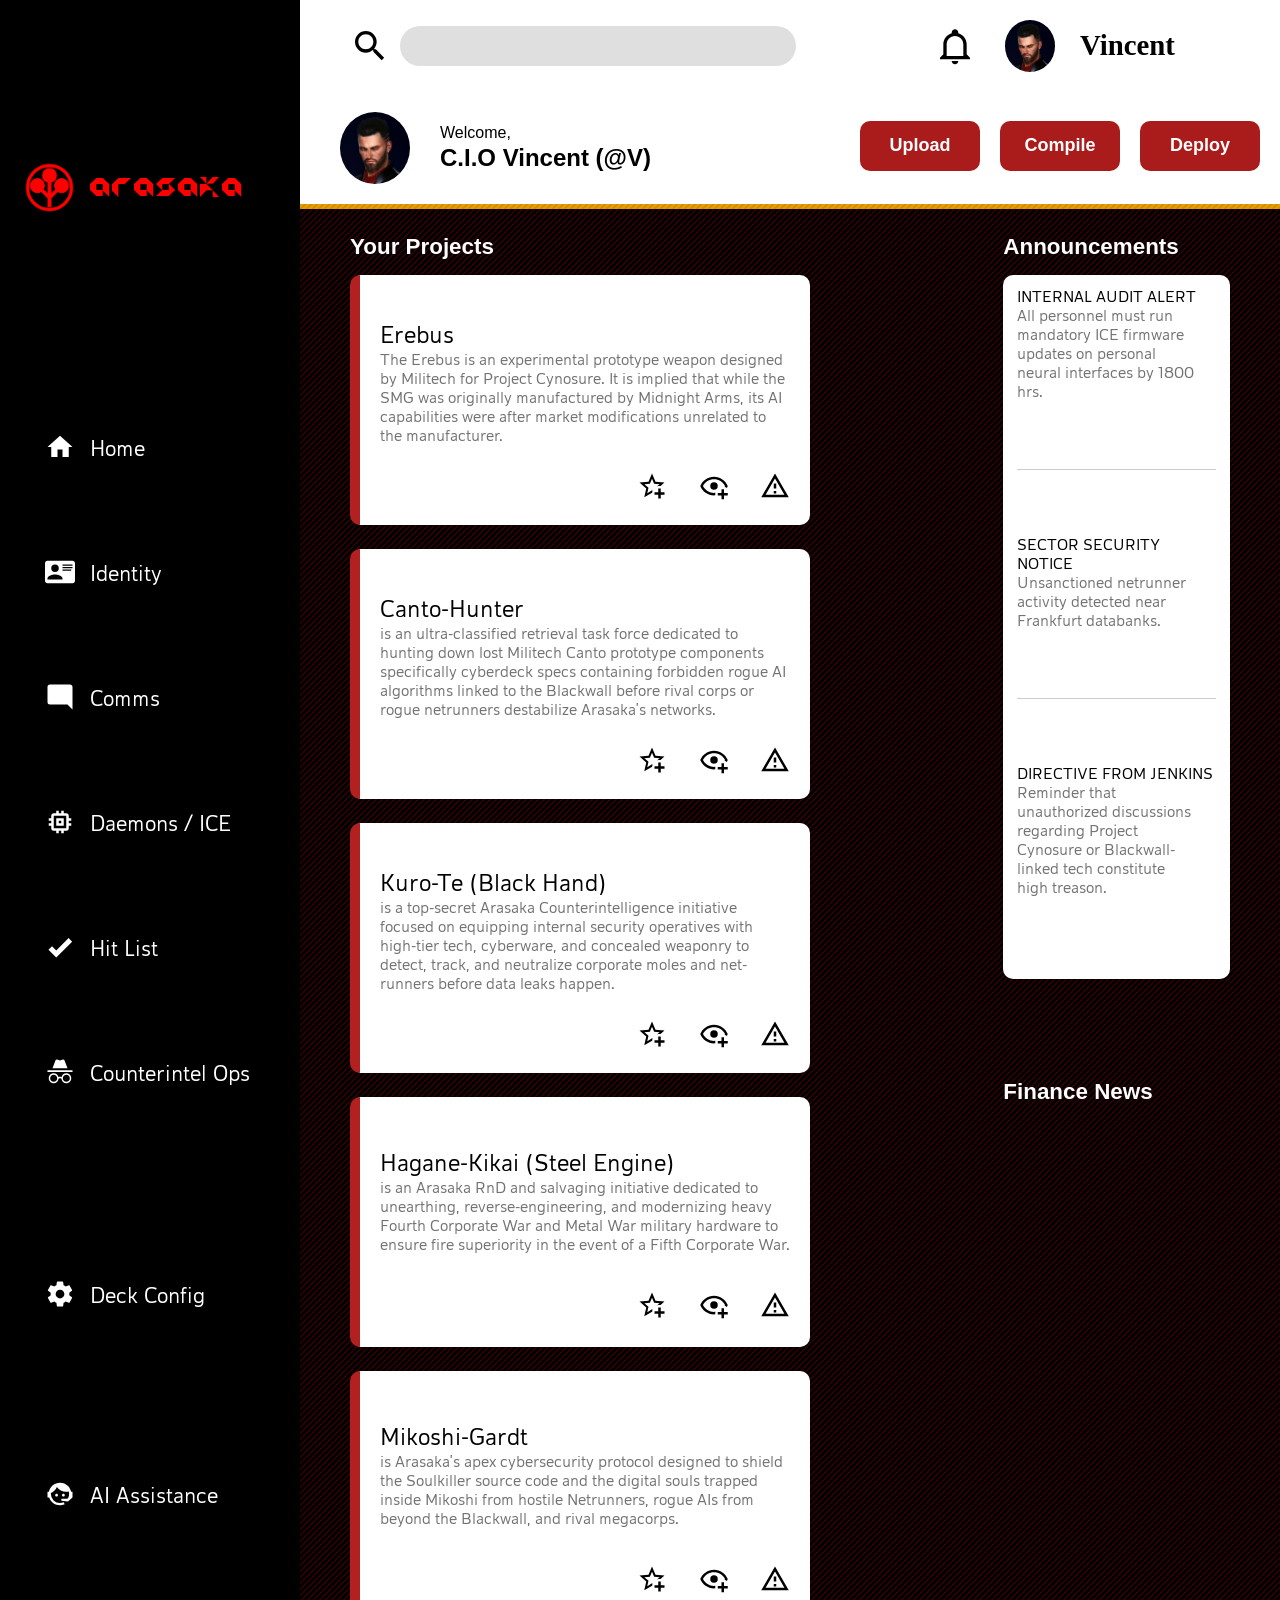
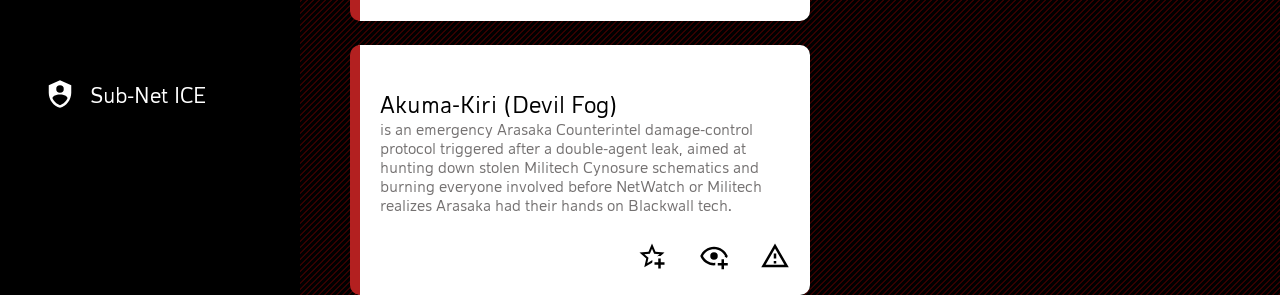
==== commit 9ebe20c2: "[^] Changes in announcement section. From using margins to paddings making the hr tag on the middle" ====
--- a/index.html
+++ b/index.html
@@ -162,9 +162,9 @@
                     </div>
                 </div>
                 
-                <div class="finance">
+                <div class="finance-section">
                     <h1>Finance News</h1>
-                    <div class="right-cont">
+                    <div class="finance-box">
                         
                     </div>
                 </div>
--- a/styles.css
+++ b/styles.css
@@ -418,6 +418,7 @@
     border-radius: 10px;
 
     grid-template-columns: 1fr;
+   
     
 }
 
@@ -446,14 +447,14 @@
 hr {
     border: none;
     border-top: 1px solid #ccc;  
-    width: 80%;
-    margin: 20px auto;
+    width: 100%;
+    /* margin: 10px auto; */
 }
 
 .announce-box {
-    padding: 10% 10%;
-}
-
-
-
-
+    padding: 5% 5%;
+}
+
+
+
+
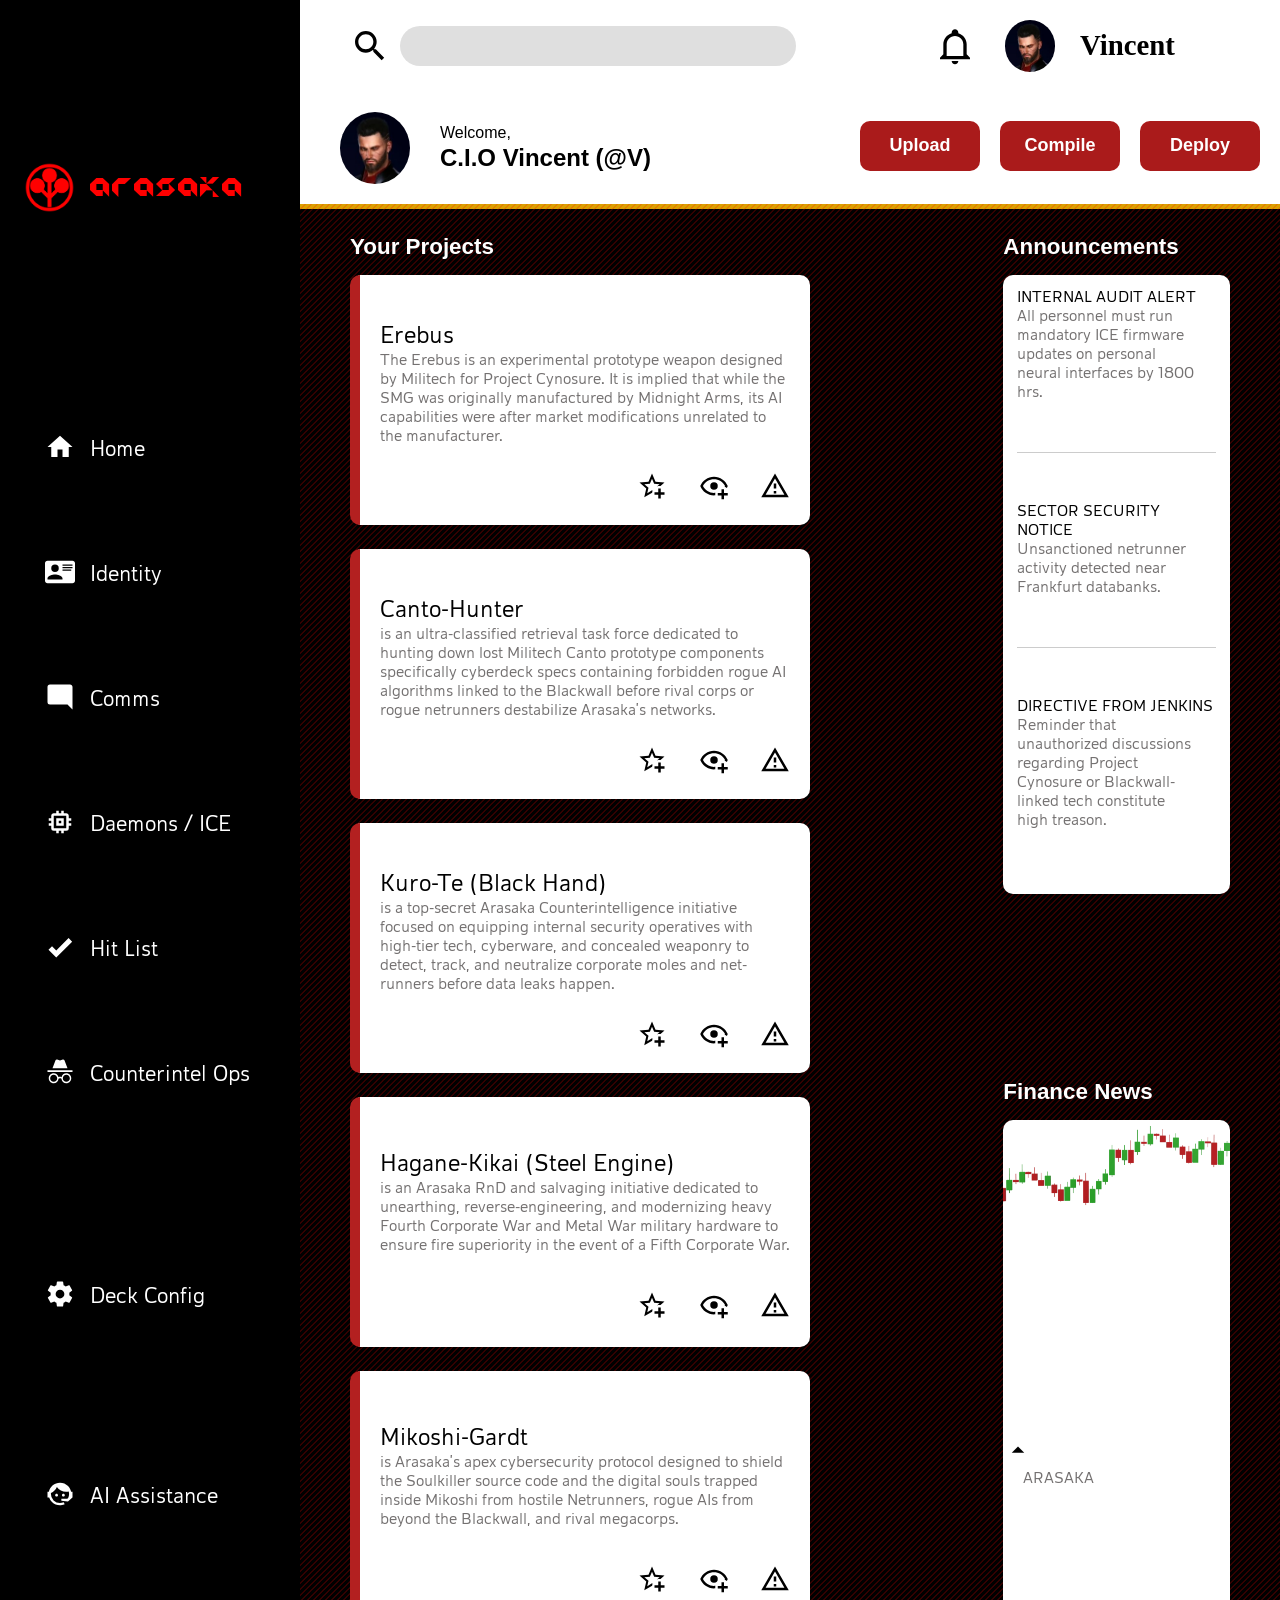
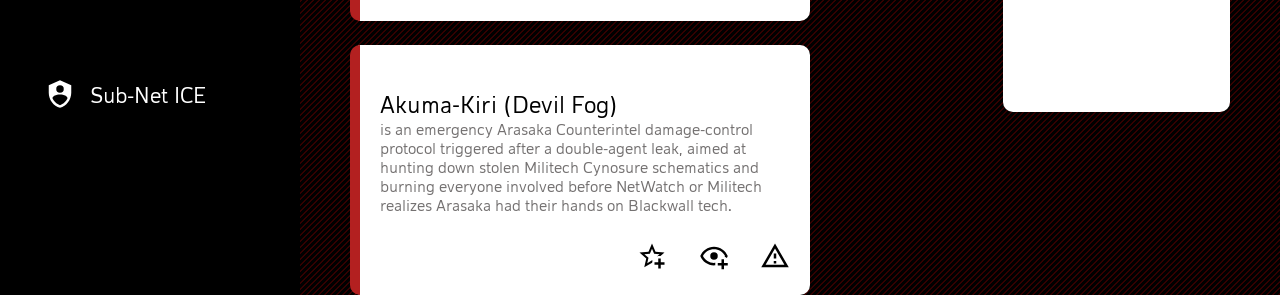
==== commit 26a6cc05: "[^] Initial design of finance news" ====
--- a/index.html
+++ b/index.html
@@ -165,7 +165,12 @@
                 <div class="finance-section">
                     <h1>Finance News</h1>
                     <div class="finance-box">
-                        
+                        <img src="images/chartStock.webp" alt="">
+                         
+                        <div class="finance-stock">
+                        <svg xmlns="http://www.w3.org/2000/svg" viewBox="0 0 24 24"><title>menu-up</title><path d="M7,15L12,10L17,15H7Z" /></svg>
+                            <p>ARASAKA</p>
+                        </div>
                     </div>
                 </div>
             </div>
--- a/styles.css
+++ b/styles.css
@@ -423,14 +423,15 @@
 }
 
 
-.announce-section {
+.announce-section,
+.finance-section {
     height: 100%;
     width: 100%;
     
 }
 
 .announce-box {
-    height: 80%;
+    height: 70%;
     background-color: white;
     border-radius: 10px;
 
@@ -455,6 +456,19 @@
     padding: 5% 5%;
 }
 
-
-
-
+.finance-box {
+    /* background-color: #000000;
+    border-radius: 10px; */
+
+    height: 70%;
+    background-color: white;
+    border-radius: 10px;
+
+    display: grid;
+    margin-right: 50px;
+}
+
+.finance-box > img {
+    
+}
+
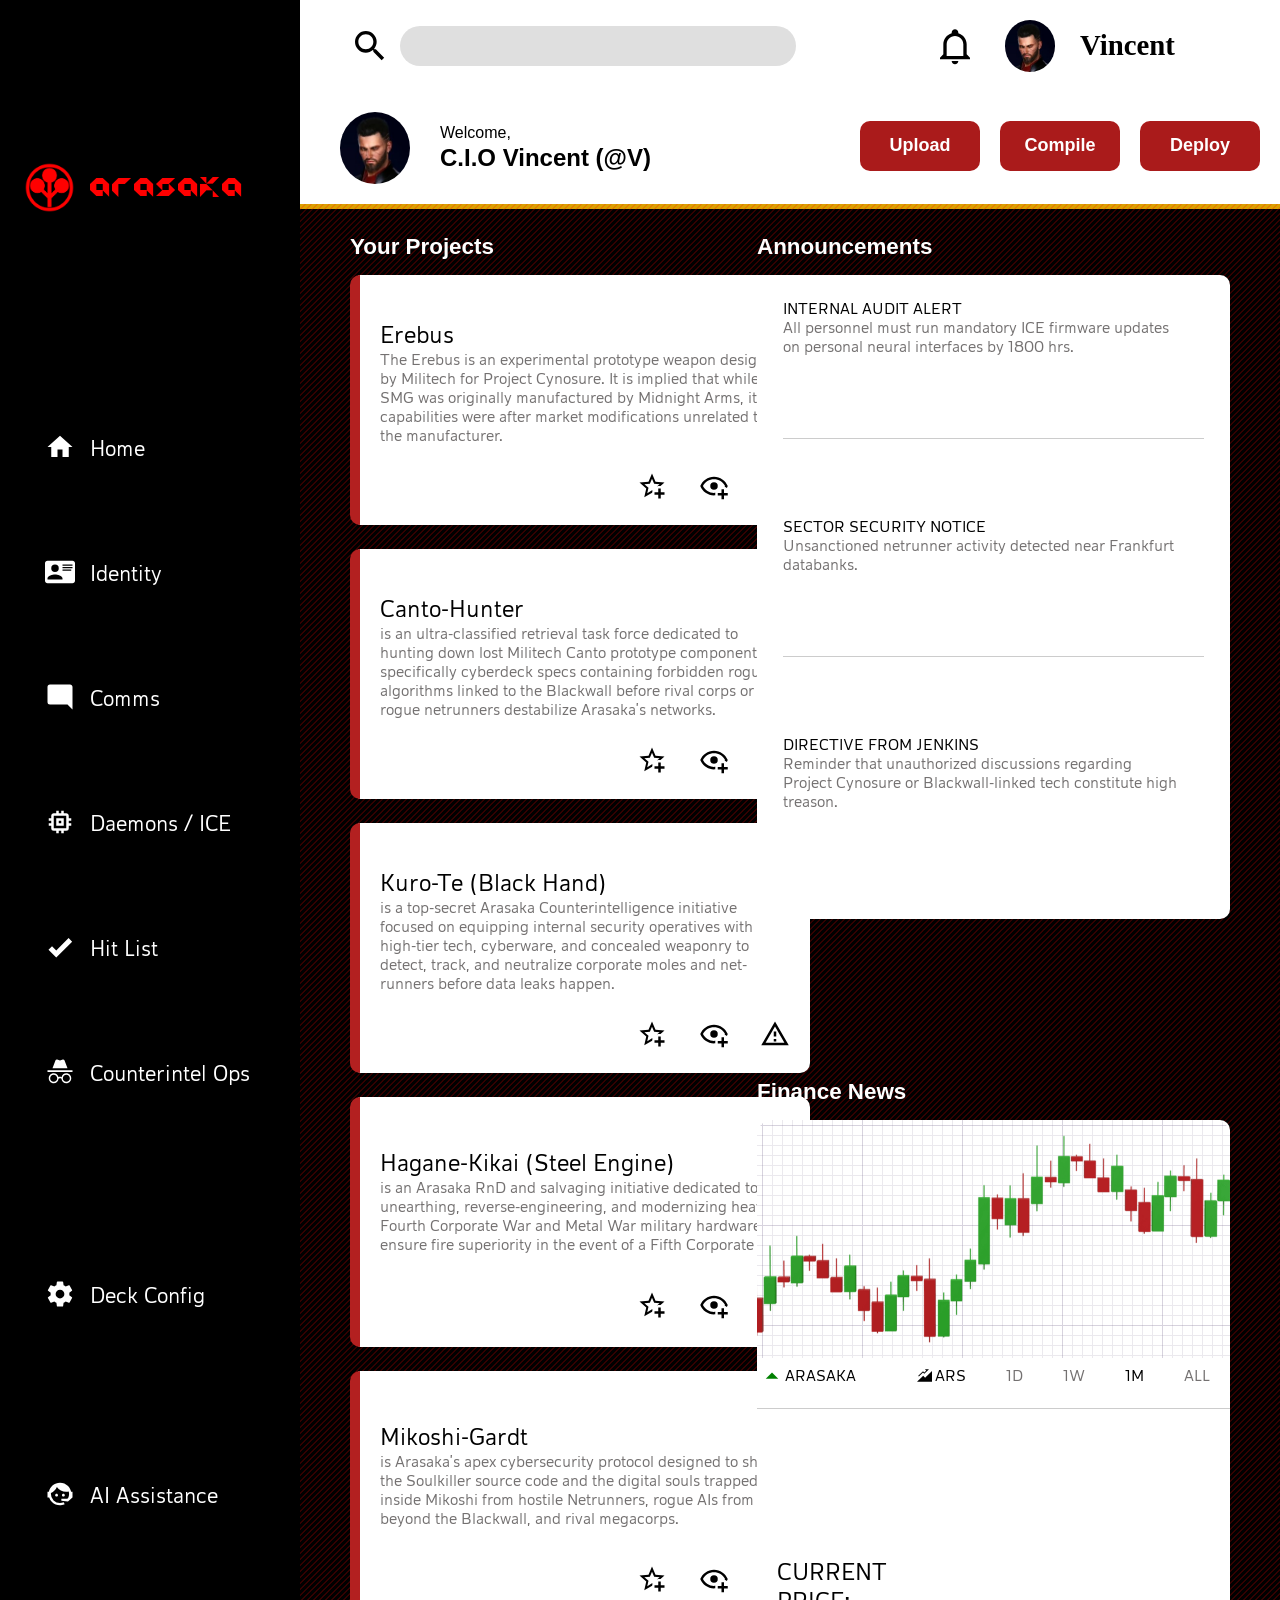
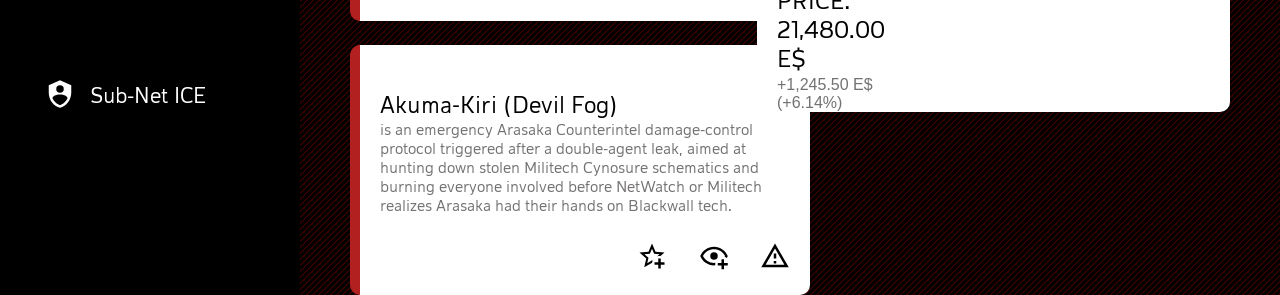
==== commit c2fff7ba: "[+] Added additional initial designs" ====
--- a/index.html
+++ b/index.html
@@ -168,9 +168,36 @@
                         <img src="images/chartStock.webp" alt="">
                          
                         <div class="finance-stock">
-                        <svg xmlns="http://www.w3.org/2000/svg" viewBox="0 0 24 24"><title>menu-up</title><path d="M7,15L12,10L17,15H7Z" /></svg>
-                            <p>ARASAKA</p>
-                        </div>
+                            <div class="svg-p">
+                                <svg xmlns="http://www.w3.org/2000/svg" viewBox="0 0 24 24"><title>menu-up</title><path fill="green" d="M7,15L12,10L17,15H7Z" /></svg>
+                                <p>ARASAKA</p>
+                            </div>
+
+                            <div class="svg-p">
+                                <svg id="svg-ars" version="1.1" id="_x32_" xmlns="http://www.w3.org/2000/svg" xmlns:xlink="http://www.w3.org/1999/xlink" viewBox="0 0 512 512" xml:space="preserve" fill="#000000"><g id="SVGRepo_bgCarrier" stroke-width="0"></g><g id="SVGRepo_tracerCarrier" stroke-linecap="round" stroke-linejoin="round"></g><g id="SVGRepo_iconCarrier"> <style type="text/css">  .st0{fill:#000000;}  </style> <g> <polygon class="st0" points="204.344,155.188 249.469,200.297 409.344,40.422 268.031,40.422 316.063,88.453 249.469,155.031 204.953,110.516 41.906,264.969 63.906,288.219 "></polygon> <polygon class="st0" points="512,102.313 276.031,330.281 212.656,266.906 0,471.578 512,471.578 "></polygon> </g> </g></svg>
+                                <p>ARS</p>
+                            </div>
+
+                            <div class="finance-date">
+                                <p>1D</p>
+                                <p>1W</p>
+                                <p>1M</p>
+                                <p>ALL</p>
+                            </div>
+
+                            <hr>
+
+                            <div class="finance-price">
+                                <h2>CURRENT PRICE: 21,480.00 E$</h2>
+                                <p>+1,245.50 E$ (+6.14%)</p>
+                            </div>
+                            
+                            
+                            
+
+                        </div>
+
+                       
                     </div>
                 </div>
             </div>
--- a/styles.css
+++ b/styles.css
@@ -466,9 +466,81 @@
 
     display: grid;
     margin-right: 50px;
+    grid-template-rows: 1fr 1fr;
+    
 }
 
 .finance-box > img {
-    
-}
-
+    height: 100%;
+    width: 100%;
+    border-radius: 15px 15px 0 0;
+    background-color: #ffffff;
+    background-image: url("data:image/svg+xml,%3Csvg xmlns='http://www.w3.org/2000/svg' width='100' height='100' viewBox='0 0 100 100'%3E%3Cg fill-rule='evenodd'%3E%3Cg fill='%239C92AC' fill-opacity='0.4'%3E%3Cpath opacity='.5' d='M96 [base64] 0v-9h-9v9h9zm-10 0v-9h-9v9h9zm-10 0v-9h-9v9h9zm-10 0v-9h-9v9h9zm-10 0v-9h-9v9h9zm-10 0v-9h-9v9h9zm-10 0v-9h-9v9h9zm-10 0v-9h-9v9h9zm-9-10h9v-9h-9v9zm10 0h9v-9h-9v9zm10 0h9v-9h-9v9zm10 0h9v-9h-9v9zm10 0h9v-9h-9v9zm10 0h9v-9h-9v9zm10 0h9v-9h-9v9zm10 0h9v-9h-9v9zm9-10v-9h-9v9h9zm-10 0v-9h-9v9h9zm-10 0v-9h-9v9h9zm-10 0v-9h-9v9h9zm-10 0v-9h-9v9h9zm-10 0v-9h-9v9h9zm-10 0v-9h-9v9h9zm-10 0v-9h-9v9h9zm-9-10h9v-9h-9v9zm10 0h9v-9h-9v9zm10 0h9v-9h-9v9zm10 0h9v-9h-9v9zm10 0h9v-9h-9v9zm10 0h9v-9h-9v9zm10 0h9v-9h-9v9zm10 0h9v-9h-9v9zm9-10v-9h-9v9h9zm-10 0v-9h-9v9h9zm-10 0v-9h-9v9h9zm-10 0v-9h-9v9h9zm-10 0v-9h-9v9h9zm-10 0v-9h-9v9h9zm-10 0v-9h-9v9h9zm-10 0v-9h-9v9h9zm-9-10h9v-9h-9v9zm10 0h9v-9h-9v9zm10 0h9v-9h-9v9zm10 0h9v-9h-9v9zm10 0h9v-9h-9v9zm10 0h9v-9h-9v9zm10 0h9v-9h-9v9zm10 0h9v-9h-9v9zm9-10v-9h-9v9h9zm-10 0v-9h-9v9h9zm-10 0v-9h-9v9h9zm-10 0v-9h-9v9h9zm-10 0v-9h-9v9h9zm-10 0v-9h-9v9h9zm-10 0v-9h-9v9h9zm-10 0v-9h-9v9h9zm-9-10h9v-9h-9v9zm10 0h9v-9h-9v9zm10 0h9v-9h-9v9zm10 0h9v-9h-9v9zm10 0h9v-9h-9v9zm10 0h9v-9h-9v9zm10 0h9v-9h-9v9zm10 0h9v-9h-9v9z'/%3E%3Cpath d='M6 5V0H5v5H0v1h5v94h1V6h94V5H6z'/%3E%3C/g%3E%3C/g%3E%3C/svg%3E");    
+
+}
+
+.finance-stock {
+    display: grid;
+    grid-template-columns: 1fr 1fr 5fr;
+    grid-template-rows: 1fr 3fr 3fr;
+    
+}
+
+.svg-p {
+    display: grid;
+    grid-template-columns: 8px 1fr;
+  
+}
+
+.svg-p > svg {
+    margin-top: 2px;
+   
+}
+
+.svg-p > p {
+    margin-top: 10px;
+    color: black;
+}
+
+#svg-ars {
+    height: auto;
+    width: 15px;
+    margin-top: 10px;
+    margin-left: 10px;
+}
+
+.finance-date {
+    display: grid;
+    grid-template-columns: 1fr 1fr 1fr 1fr;
+    margin-top: 10px;
+
+}
+
+
+
+.finance-date > p:hover {
+    cursor: pointer;
+    color: black;
+}
+
+.finance-date > p:nth-child(3) {
+    color: black;
+
+}
+
+.finance-stock > hr {
+    grid-column: 1 / 4;
+    width: 100%;
+    height: 1px;
+}
+
+.finance-price {
+    display: grid;
+}
+
+.finance-price > p {
+    font-family: Arial, Helvetica, sans-serif;
+}
+
+
+
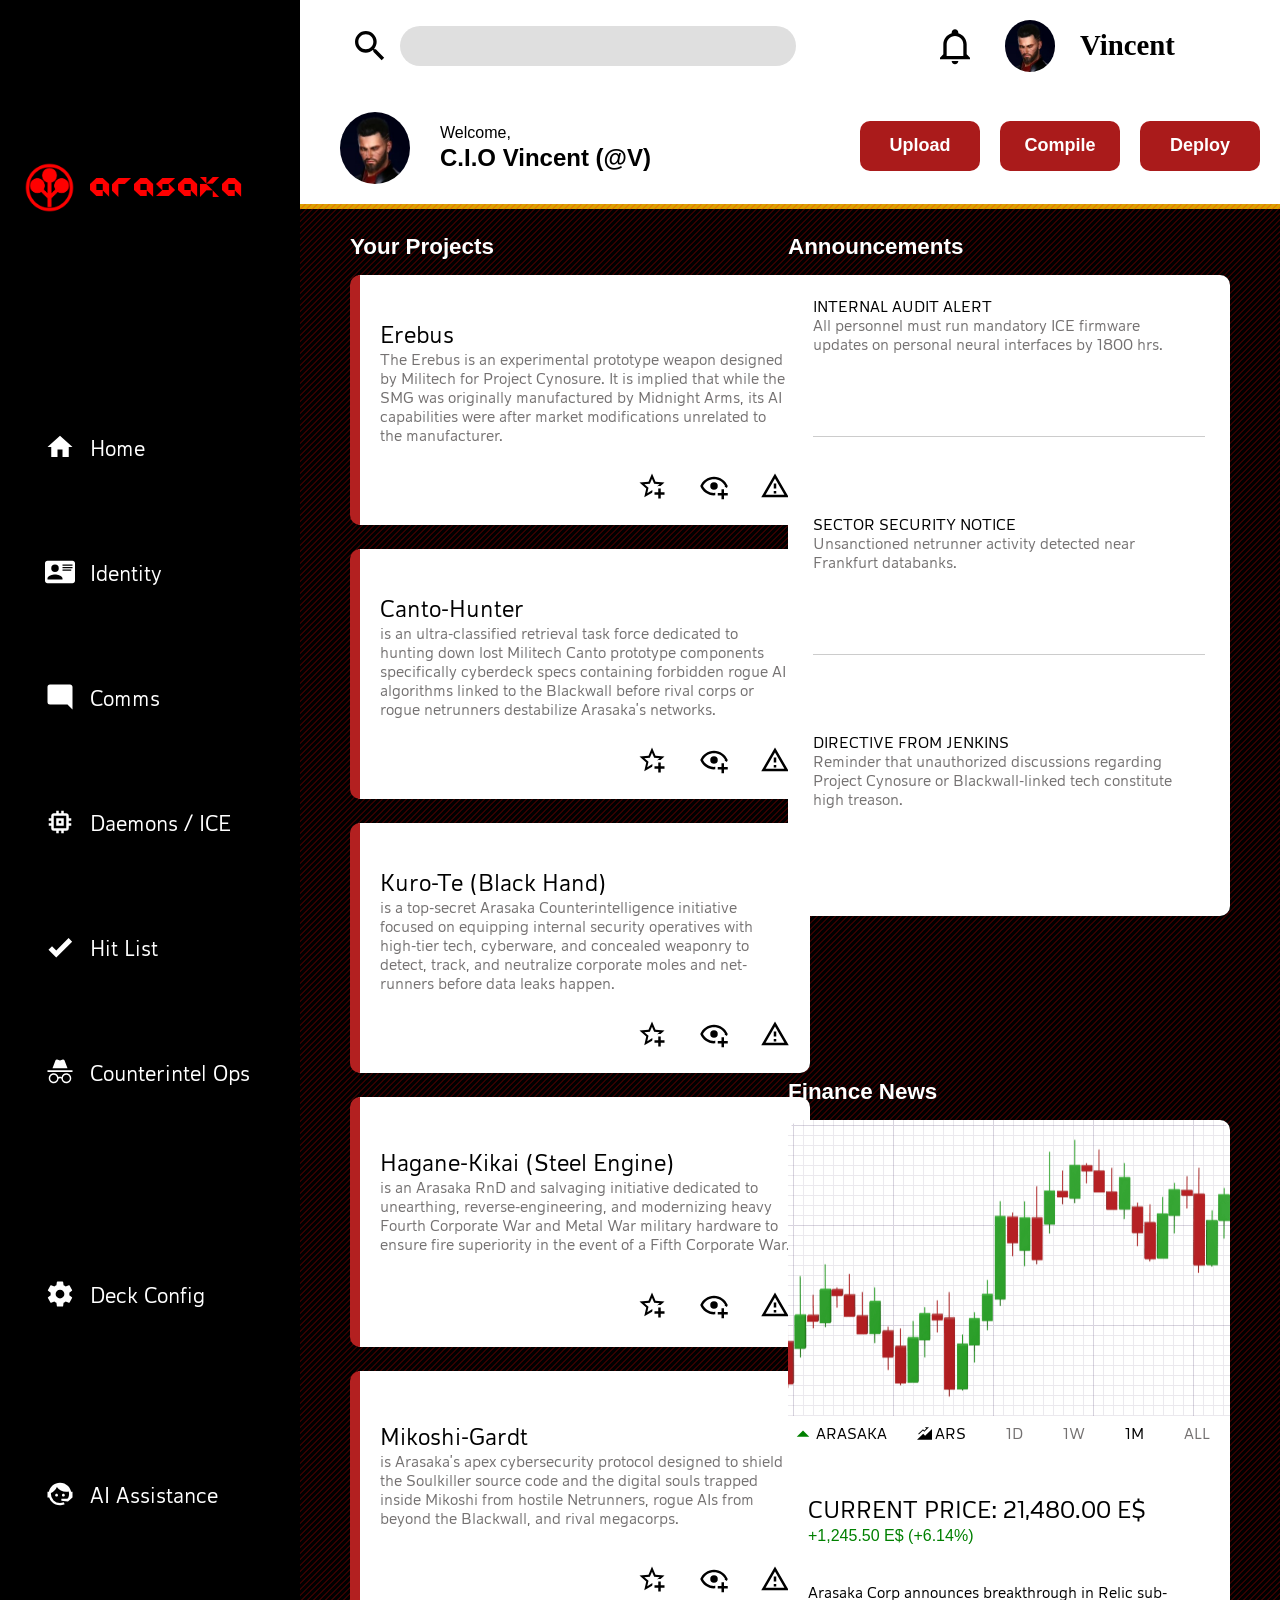
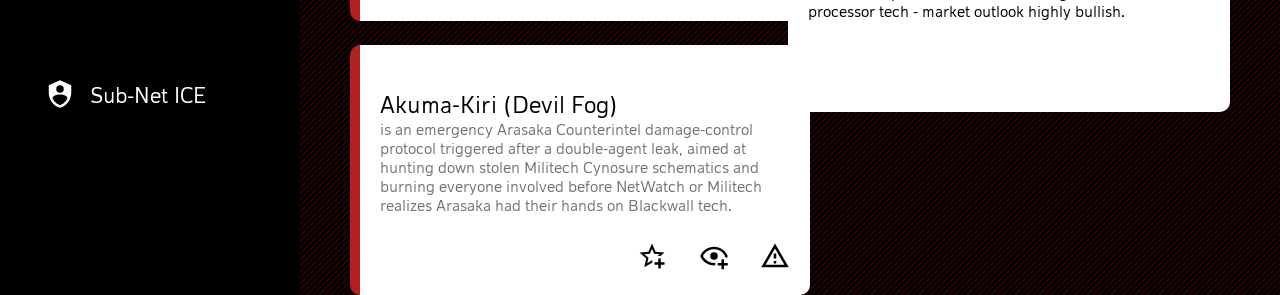
==== commit 02757242: "[+] Finalized design of Finance section" ====
--- a/index.html
+++ b/index.html
@@ -185,18 +185,21 @@
                                 <p>ALL</p>
                             </div>
 
-                            <hr>
-
                             <div class="finance-price">
                                 <h2>CURRENT PRICE: 21,480.00 E$</h2>
                                 <p>+1,245.50 E$ (+6.14%)</p>
                             </div>
+
                             
-                            
-                            
-
-                        </div>
-
+                            <div class="finance-news">
+                                <p>Arasaka Corp announces breakthrough in Relic sub-processor tech - market outlook highly bullish.</p>
+                            </div>
+
+
+
+                        </div>
+
+                     
                        
                     </div>
                 </div>
--- a/styles.css
+++ b/styles.css
@@ -536,11 +536,27 @@
 
 .finance-price {
     display: grid;
+
+    grid-row: 2 / 3;
+    grid-column: 1 / 4;
 }
 
 .finance-price > p {
     font-family: Arial, Helvetica, sans-serif;
-}
-
-
-
+    color: green;
+
+}
+
+.finance-news {
+    grid-column: 1 / 4;
+    
+}
+
+.finance-news > p {
+    color: black;
+}
+
+
+
+
+
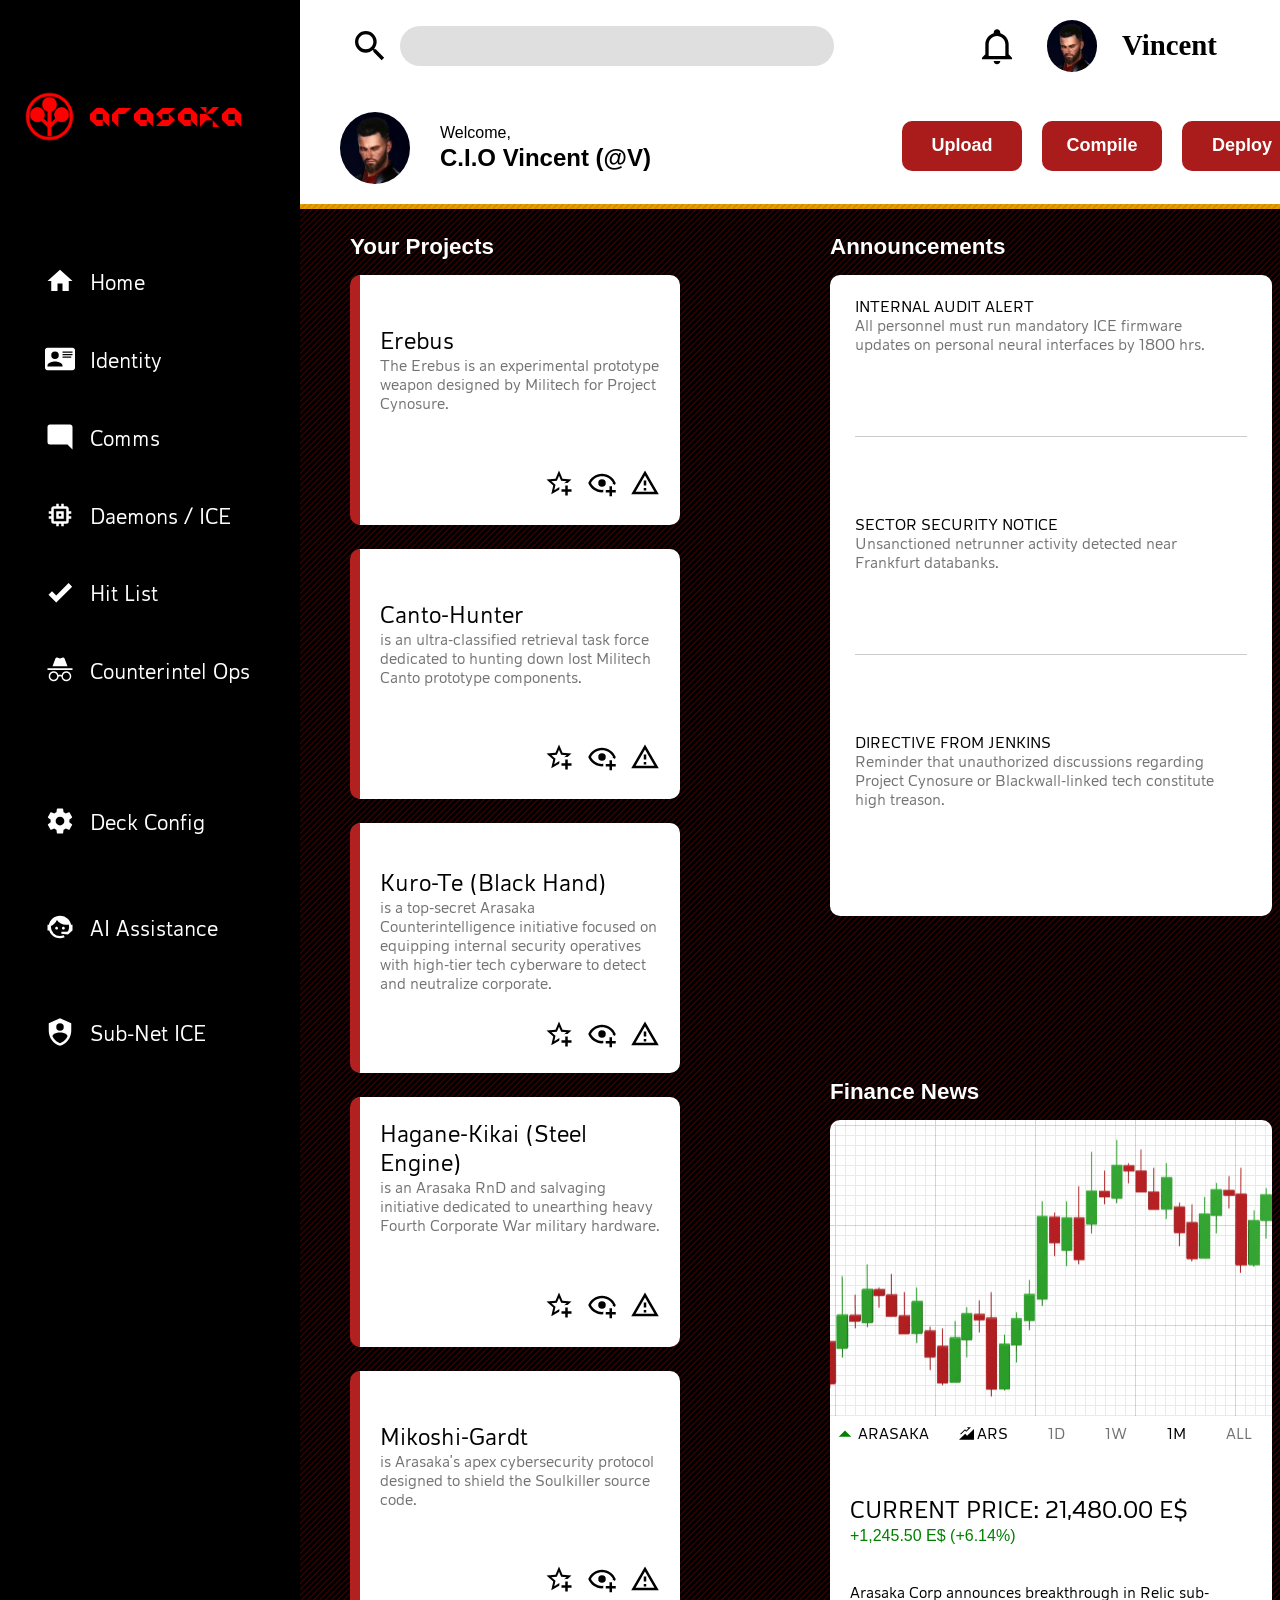
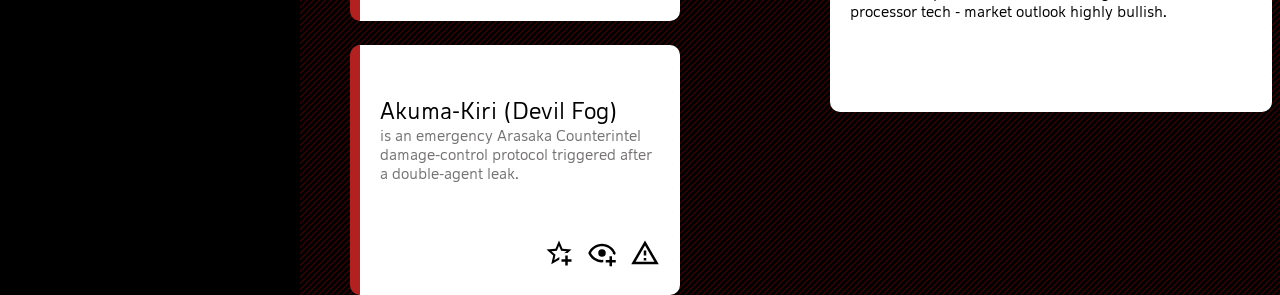
==== commit 4e3e625d: "[^] Resize cards and its content" ====
--- a/index.html
+++ b/index.html
@@ -76,7 +76,7 @@
                     <div class="projects">
                         <div class="cards">
                             <h2>Erebus</h2>
-                            <p>The Erebus is an experimental prototype weapon designed by Militech for Project Cynosure. It is implied that while the SMG was originally manufactured by Midnight Arms, its AI capabilities were after market modifications unrelated to the manufacturer.</p>                            
+                            <p>The Erebus is an experimental prototype weapon designed by Militech for Project Cynosure.</p>                            
                             <div class="cards-icon">
                                 <svg xmlns="http://www.w3.org/2000/svg" viewBox="0 0 24 24"><title>star-plus-outline</title><path d="M5.8 21L7.4 14L2 9.2L9.2 8.6L12 2L14.8 8.6L22 9.2L18.8 12H18C17.3 12 16.6 12.1 15.9 12.4L18.1 10.5L13.7 10.1L12 6.1L10.3 10.1L5.9 10.5L9.2 13.4L8.2 17.7L12 15.4L12.5 15.7C12.3 16.2 12.1 16.8 12.1 17.3L5.8 21M17 14V17H14V19H17V22H19V19H22V17H19V14H17Z" /></svg>
                                 <svg xmlns="http://www.w3.org/2000/svg" viewBox="0 0 24 24"><title>eye-plus-outline</title><path d="M12,4.5C7,4.5 2.73,7.61 1,12C2.73,16.39 7,19.5 12,19.5C12.36,19.5 12.72,19.5 13.08,19.45C13.03,19.13 13,18.82 13,18.5C13,18.14 13.04,17.78 13.1,17.42C12.74,17.46 12.37,17.5 12,17.5C8.24,17.5 4.83,15.36 3.18,12C4.83,8.64 8.24,6.5 12,6.5C15.76,6.5 19.17,8.64 20.82,12C20.7,12.24 20.56,12.45 20.43,12.68C21.09,12.84 21.72,13.11 22.29,13.5C22.56,13 22.8,12.5 23,12C21.27,7.61 17,4.5 12,4.5M12,9A3,3 0 0,0 9,12A3,3 0 0,0 12,15A3,3 0 0,0 15,12A3,3 0 0,0 12,9M18,14.5V17.5H15V19.5H18V22.5H20V19.5H23V17.5H20V14.5H18Z" /></svg>
@@ -85,7 +85,7 @@
                         </div>
                         <div class="cards">
                             <h2>Canto-Hunter</h2>
-                            <p>is an ultra-classified retrieval task force dedicated to hunting down lost Militech Canto prototype components specifically cyberdeck specs containing forbidden rogue AI algorithms linked to the Blackwall before rival corps or rogue netrunners destabilize Arasaka's networks.</p>
+                            <p>is an ultra-classified retrieval task force dedicated to hunting down lost Militech Canto prototype components.</p>
                             <div class="cards-icon">
                                 <svg xmlns="http://www.w3.org/2000/svg" viewBox="0 0 24 24"><title>star-plus-outline</title><path d="M5.8 21L7.4 14L2 9.2L9.2 8.6L12 2L14.8 8.6L22 9.2L18.8 12H18C17.3 12 16.6 12.1 15.9 12.4L18.1 10.5L13.7 10.1L12 6.1L10.3 10.1L5.9 10.5L9.2 13.4L8.2 17.7L12 15.4L12.5 15.7C12.3 16.2 12.1 16.8 12.1 17.3L5.8 21M17 14V17H14V19H17V22H19V19H22V17H19V14H17Z" /></svg>
                                 <svg xmlns="http://www.w3.org/2000/svg" viewBox="0 0 24 24"><title>eye-plus-outline</title><path d="M12,4.5C7,4.5 2.73,7.61 1,12C2.73,16.39 7,19.5 12,19.5C12.36,19.5 12.72,19.5 13.08,19.45C13.03,19.13 13,18.82 13,18.5C13,18.14 13.04,17.78 13.1,17.42C12.74,17.46 12.37,17.5 12,17.5C8.24,17.5 4.83,15.36 3.18,12C4.83,8.64 8.24,6.5 12,6.5C15.76,6.5 19.17,8.64 20.82,12C20.7,12.24 20.56,12.45 20.43,12.68C21.09,12.84 21.72,13.11 22.29,13.5C22.56,13 22.8,12.5 23,12C21.27,7.61 17,4.5 12,4.5M12,9A3,3 0 0,0 9,12A3,3 0 0,0 12,15A3,3 0 0,0 15,12A3,3 0 0,0 12,9M18,14.5V17.5H15V19.5H18V22.5H20V19.5H23V17.5H20V14.5H18Z" /></svg>
@@ -95,7 +95,7 @@
                         </div>
                         <div class="cards">
                             <h2>Kuro-Te (Black Hand)</h2>
-                            <p>is a top-secret Arasaka Counterintelligence initiative focused on equipping internal security operatives with high-tier tech, cyberware, and concealed weaponry to detect, track, and neutralize corporate moles and net-runners before data leaks happen.</p>
+                            <p>is a top-secret Arasaka Counterintelligence initiative focused on equipping internal security operatives with high-tier tech cyberware to detect and neutralize corporate.</p>
                             <div class="cards-icon">
                                 <svg xmlns="http://www.w3.org/2000/svg" viewBox="0 0 24 24"><title>star-plus-outline</title><path d="M5.8 21L7.4 14L2 9.2L9.2 8.6L12 2L14.8 8.6L22 9.2L18.8 12H18C17.3 12 16.6 12.1 15.9 12.4L18.1 10.5L13.7 10.1L12 6.1L10.3 10.1L5.9 10.5L9.2 13.4L8.2 17.7L12 15.4L12.5 15.7C12.3 16.2 12.1 16.8 12.1 17.3L5.8 21M17 14V17H14V19H17V22H19V19H22V17H19V14H17Z" /></svg>
                                 <svg xmlns="http://www.w3.org/2000/svg" viewBox="0 0 24 24"><title>eye-plus-outline</title><path d="M12,4.5C7,4.5 2.73,7.61 1,12C2.73,16.39 7,19.5 12,19.5C12.36,19.5 12.72,19.5 13.08,19.45C13.03,19.13 13,18.82 13,18.5C13,18.14 13.04,17.78 13.1,17.42C12.74,17.46 12.37,17.5 12,17.5C8.24,17.5 4.83,15.36 3.18,12C4.83,8.64 8.24,6.5 12,6.5C15.76,6.5 19.17,8.64 20.82,12C20.7,12.24 20.56,12.45 20.43,12.68C21.09,12.84 21.72,13.11 22.29,13.5C22.56,13 22.8,12.5 23,12C21.27,7.61 17,4.5 12,4.5M12,9A3,3 0 0,0 9,12A3,3 0 0,0 12,15A3,3 0 0,0 15,12A3,3 0 0,0 12,9M18,14.5V17.5H15V19.5H18V22.5H20V19.5H23V17.5H20V14.5H18Z" /></svg>
@@ -104,7 +104,7 @@
                         </div>
                         <div class="cards">
                             <h2>Hagane-Kikai (Steel Engine)</h2>
-                            <p>is an Arasaka RnD and salvaging initiative dedicated to unearthing, reverse-engineering, and modernizing heavy Fourth Corporate War and Metal War military hardware to ensure fire superiority in the event of a Fifth Corporate War.</p>
+                            <p>is an Arasaka RnD and salvaging initiative dedicated to unearthing heavy Fourth Corporate War military hardware.</p>
                             <div class="cards-icon">
                                 <svg xmlns="http://www.w3.org/2000/svg" viewBox="0 0 24 24"><title>star-plus-outline</title><path d="M5.8 21L7.4 14L2 9.2L9.2 8.6L12 2L14.8 8.6L22 9.2L18.8 12H18C17.3 12 16.6 12.1 15.9 12.4L18.1 10.5L13.7 10.1L12 6.1L10.3 10.1L5.9 10.5L9.2 13.4L8.2 17.7L12 15.4L12.5 15.7C12.3 16.2 12.1 16.8 12.1 17.3L5.8 21M17 14V17H14V19H17V22H19V19H22V17H19V14H17Z" /></svg>
                                 <svg xmlns="http://www.w3.org/2000/svg" viewBox="0 0 24 24"><title>eye-plus-outline</title><path d="M12,4.5C7,4.5 2.73,7.61 1,12C2.73,16.39 7,19.5 12,19.5C12.36,19.5 12.72,19.5 13.08,19.45C13.03,19.13 13,18.82 13,18.5C13,18.14 13.04,17.78 13.1,17.42C12.74,17.46 12.37,17.5 12,17.5C8.24,17.5 4.83,15.36 3.18,12C4.83,8.64 8.24,6.5 12,6.5C15.76,6.5 19.17,8.64 20.82,12C20.7,12.24 20.56,12.45 20.43,12.68C21.09,12.84 21.72,13.11 22.29,13.5C22.56,13 22.8,12.5 23,12C21.27,7.61 17,4.5 12,4.5M12,9A3,3 0 0,0 9,12A3,3 0 0,0 12,15A3,3 0 0,0 15,12A3,3 0 0,0 12,9M18,14.5V17.5H15V19.5H18V22.5H20V19.5H23V17.5H20V14.5H18Z" /></svg>
@@ -114,7 +114,7 @@
                         </div>
                         <div class="cards">
                             <h2>Mikoshi-Gardt</h2>
-                            <p>is Arasaka's apex cybersecurity protocol designed to shield the Soulkiller source code and the digital souls trapped inside Mikoshi from hostile Netrunners, rogue AIs from beyond the Blackwall, and rival megacorps.</p>
+                            <p>is Arasaka's apex cybersecurity protocol designed to shield the Soulkiller source code.</p>
                             <div class="cards-icon">
                                 <svg xmlns="http://www.w3.org/2000/svg" viewBox="0 0 24 24"><title>star-plus-outline</title><path d="M5.8 21L7.4 14L2 9.2L9.2 8.6L12 2L14.8 8.6L22 9.2L18.8 12H18C17.3 12 16.6 12.1 15.9 12.4L18.1 10.5L13.7 10.1L12 6.1L10.3 10.1L5.9 10.5L9.2 13.4L8.2 17.7L12 15.4L12.5 15.7C12.3 16.2 12.1 16.8 12.1 17.3L5.8 21M17 14V17H14V19H17V22H19V19H22V17H19V14H17Z" /></svg>
                                 <svg xmlns="http://www.w3.org/2000/svg" viewBox="0 0 24 24"><title>eye-plus-outline</title><path d="M12,4.5C7,4.5 2.73,7.61 1,12C2.73,16.39 7,19.5 12,19.5C12.36,19.5 12.72,19.5 13.08,19.45C13.03,19.13 13,18.82 13,18.5C13,18.14 13.04,17.78 13.1,17.42C12.74,17.46 12.37,17.5 12,17.5C8.24,17.5 4.83,15.36 3.18,12C4.83,8.64 8.24,6.5 12,6.5C15.76,6.5 19.17,8.64 20.82,12C20.7,12.24 20.56,12.45 20.43,12.68C21.09,12.84 21.72,13.11 22.29,13.5C22.56,13 22.8,12.5 23,12C21.27,7.61 17,4.5 12,4.5M12,9A3,3 0 0,0 9,12A3,3 0 0,0 12,15A3,3 0 0,0 15,12A3,3 0 0,0 12,9M18,14.5V17.5H15V19.5H18V22.5H20V19.5H23V17.5H20V14.5H18Z" /></svg>
@@ -124,7 +124,7 @@
                         </div>
                         <div class="cards">
                             <h2>Akuma-Kiri (Devil Fog)</h2>
-                            <p>is an emergency Arasaka Counterintel damage-control protocol triggered after a double-agent leak, aimed at hunting down stolen Militech Cynosure schematics and burning everyone involved before NetWatch or Militech realizes Arasaka had their hands on Blackwall tech.</p>
+                            <p>is an emergency Arasaka Counterintel damage-control protocol triggered after a double-agent leak.</p>
                             <div class="cards-icon">
                                 <svg xmlns="http://www.w3.org/2000/svg" viewBox="0 0 24 24"><title>star-plus-outline</title><path d="M5.8 21L7.4 14L2 9.2L9.2 8.6L12 2L14.8 8.6L22 9.2L18.8 12H18C17.3 12 16.6 12.1 15.9 12.4L18.1 10.5L13.7 10.1L12 6.1L10.3 10.1L5.9 10.5L9.2 13.4L8.2 17.7L12 15.4L12.5 15.7C12.3 16.2 12.1 16.8 12.1 17.3L5.8 21M17 14V17H14V19H17V22H19V19H22V17H19V14H17Z" /></svg>
                                 <svg xmlns="http://www.w3.org/2000/svg" viewBox="0 0 24 24"><title>eye-plus-outline</title><path d="M12,4.5C7,4.5 2.73,7.61 1,12C2.73,16.39 7,19.5 12,19.5C12.36,19.5 12.72,19.5 13.08,19.45C13.03,19.13 13,18.82 13,18.5C13,18.14 13.04,17.78 13.1,17.42C12.74,17.46 12.37,17.5 12,17.5C8.24,17.5 4.83,15.36 3.18,12C4.83,8.64 8.24,6.5 12,6.5C15.76,6.5 19.17,8.64 20.82,12C20.7,12.24 20.56,12.45 20.43,12.68C21.09,12.84 21.72,13.11 22.29,13.5C22.56,13 22.8,12.5 23,12C21.27,7.61 17,4.5 12,4.5M12,9A3,3 0 0,0 9,12A3,3 0 0,0 12,15A3,3 0 0,0 15,12A3,3 0 0,0 12,9M18,14.5V17.5H15V19.5H18V22.5H20V19.5H23V17.5H20V14.5H18Z" /></svg>
--- a/styles.css
+++ b/styles.css
@@ -90,7 +90,7 @@
 
     display: grid;
     grid-template-columns: 1fr;
-    grid-template-rows: 1fr 2fr 2fr;
+    grid-template-rows: 1fr 2fr 2fr 3fr;
     gap: 10px;
 
 }
@@ -335,7 +335,7 @@
 
 main {
     display: grid;
-    grid-template-columns: 2fr 1fr;
+    grid-template-columns: 4fr 1fr;
 }
 
 h1 {
@@ -352,12 +352,20 @@
     margin-left: 50px;
 }
 
+.projects-cont {
+    margin-right: 80px;
+}
+
+
+
+
 
 .projects {
     display: grid;
 
     grid-template-columns: repeat(auto-fit, minmax(350px, 1fr));
     gap: 1.5rem;
+    
 }
 
 
@@ -366,7 +374,7 @@
     display: grid;
     background-color: white;
     height: 250px;
-    width: 450px;
+    width: 320px;
     border-left: 10px solid rgb(179, 32, 32);
     border-radius: 10px;
 
